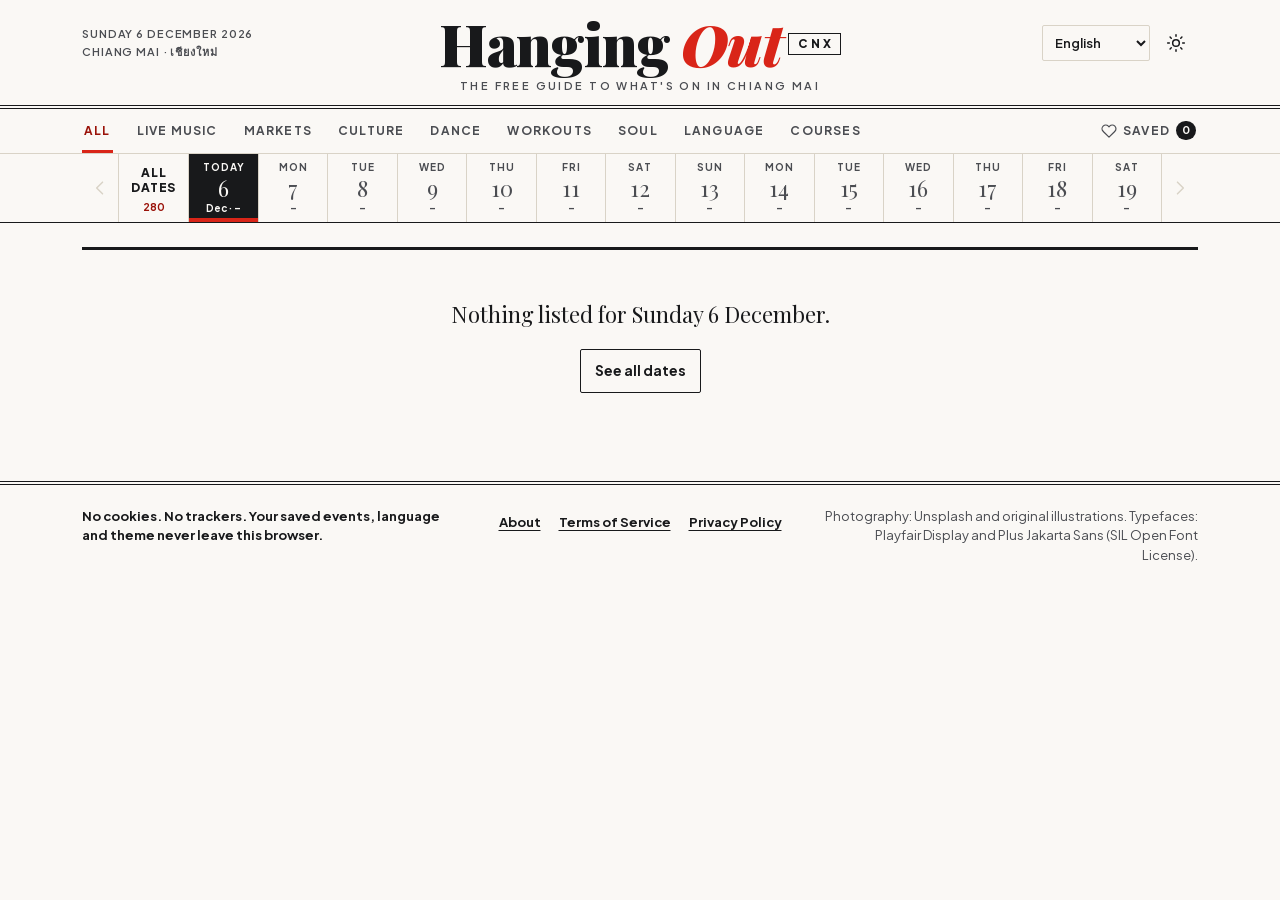
==== index.html @ f9100852 "Redesign frontend as an editorial gazette - New layout: masthead, section nav, sticky 14-day strip, " ====
<!DOCTYPE html>
<html lang="en">
<head>
    <meta charset="UTF-8">
    <meta name="viewport" content="width=device-width, initial-scale=1">

    <!-- Privacy by construction: the browser refuses any request that is not to this site. -->
    <meta http-equiv="Content-Security-Policy" content="default-src 'self'; img-src 'self' data:; style-src 'self'; script-src 'self'; font-src 'self'; connect-src 'self'; manifest-src 'self'; worker-src 'self'; object-src 'none'; base-uri 'self'; form-action 'none'">
    <meta name="referrer" content="strict-origin-when-cross-origin">

    <title>HangingOut CNX | Free Events in Chiang Mai Today: Live Music, Markets &amp; Meetups</title>
    <meta name="description" content="HangingOut CNX is the free, independent guide to what's on in Chiang Mai: live music, night markets, yoga, language exchanges, culture and meetups. Pick a day, save an event, add it to your calendar.">
    <link rel="canonical" href="https://hangingoutasia.netlify.app/">

    <!-- OpenGraph / Twitter -->
    <meta property="og:site_name" content="HangingOut CNX">
    <meta property="og:title" content="HangingOut CNX | The free guide to what's on in Chiang Mai">
    <meta property="og:description" content="Live music, markets, workouts, culture and meetups in Chiang Mai, day by day. Free and tracker-free.">
    <meta property="og:image" content="https://hangingoutasia.netlify.app/assets/images/opt/night-out-960.jpg">
    <meta property="og:url" content="https://hangingoutasia.netlify.app/">
    <meta property="og:type" content="website">
    <meta property="og:locale" content="en_GB">
    <meta name="twitter:card" content="summary_large_image">
    <meta name="twitter:title" content="HangingOut CNX | The free guide to what's on in Chiang Mai">
    <meta name="twitter:description" content="Live music, markets, workouts, culture and meetups in Chiang Mai, day by day.">
    <meta name="twitter:image" content="https://hangingoutasia.netlify.app/assets/images/opt/night-out-960.jpg">

    <!-- Icons, PWA -->
    <link rel="icon" href="./assets/icons/icon.svg" type="image/svg+xml">
    <link rel="apple-touch-icon" href="./assets/icons/apple-touch-icon.png">
    <link rel="manifest" href="./manifest.json">
    <meta name="theme-color" content="#FAF8F5" media="(prefers-color-scheme: light)">
    <meta name="theme-color" content="#101114" media="(prefers-color-scheme: dark)">

    <!-- Self-hosted open fonts (SIL OFL): no third-party font requests -->
    <link rel="preload" href="./assets/fonts/playfair-display-latin.woff2" as="font" type="font/woff2" crossorigin>
    <link rel="preload" href="./assets/fonts/plus-jakarta-sans-latin.woff2" as="font" type="font/woff2" crossorigin>
    <link rel="stylesheet" href="styles.css?v=26">
    <script src="boot.js?v=26"></script>

    <!-- Structured data: WebSite + Place. Event entries are added to <head> by app.js from the live listings. -->
    <script type="application/ld+json">
    {
      "@context": "https://schema.org",
      "@graph": [
        {
          "@type": "WebSite",
          "@id": "https://hangingoutasia.netlify.app/#website",
          "url": "https://hangingoutasia.netlify.app/",
          "name": "HangingOut CNX",
          "alternateName": "Hanging Out Chiang Mai",
          "description": "The free, independent guide to events, live music, markets, workouts and meetups in Chiang Mai, Thailand.",
          "inLanguage": ["en", "th", "es", "zh", "yue", "it", "pt", "ko"],
          "about": { "@id": "https://hangingoutasia.netlify.app/#chiang-mai" }
        },
        {
          "@type": "Place",
          "@id": "https://hangingoutasia.netlify.app/#chiang-mai",
          "name": "Chiang Mai",
          "address": {
            "@type": "PostalAddress",
            "addressLocality": "Chiang Mai",
            "addressRegion": "Chiang Mai",
            "addressCountry": "TH"
          },
          "geo": { "@type": "GeoCoordinates", "latitude": 18.7883, "longitude": 98.9853 }
        }
      ]
    }
    </script>
</head>
<body>
    <a class="skip-link" href="#listings" data-i18n="skip">Skip to listings</a>

    <!-- MASTHEAD -->
    <header class="masthead">
        <div class="wrap masthead__row">
            <p class="masthead__ear">
                <time id="today-line"></time>
                <span>Chiang Mai · เชียงใหม่</span>
            </p>
            <h1 class="wordmark">
                <a href="./" id="home-link" aria-label="Hanging Out CNX">Hanging <em>Out</em><span class="wordmark__cnx" data-i18n="title_cnx">CNX</span></a>
            </h1>
            <div class="masthead__tools">
                <label class="visually-hidden" for="lang-select" data-i18n="language">Language</label>
                <select id="lang-select" class="lang-select">
                    <option value="en">English</option>
                    <option value="th">ไทย</option>
                    <option value="es">Español</option>
                    <option value="zh">中文</option>
                    <option value="yue">粵語</option>
                    <option value="it">Italiano</option>
                    <option value="pt">Português</option>
                    <option value="ko">한국어</option>
                </select>
                <button type="button" id="theme-toggle" class="icon-btn" data-i18n-aria="theme_toggle" aria-label="Switch day / night edition">
                    <svg class="icon icon--sun" viewBox="0 0 24 24" aria-hidden="true"><circle cx="12" cy="12" r="4"/><path d="M12 2v2M12 20v2M4.9 4.9l1.4 1.4M17.7 17.7l1.4 1.4M2 12h2M20 12h2M4.9 19.1l1.4-1.4M17.7 6.3l1.4-1.4"/></svg>
                    <svg class="icon icon--moon" viewBox="0 0 24 24" aria-hidden="true"><path d="M20 14.5A8.5 8.5 0 0 1 9.5 4a8.5 8.5 0 1 0 10.5 10.5z"/></svg>
                </button>
            </div>
        </div>
        <p class="masthead__tagline" data-i18n="tagline">The free guide to what's on in Chiang Mai</p>
    </header>

    <!-- SECTIONS (category filter) -->
    <nav class="sections" data-i18n-aria="sections" aria-label="Sections">
        <div class="wrap sections__scroll" id="section-nav">
            <button type="button" class="section-link is-active" data-filter="filter_all" aria-pressed="true"><span data-i18n="filter_all">All</span></button>
            <button type="button" class="section-link" data-filter="filter_music" aria-pressed="false"><span data-i18n="filter_music">Live Music</span></button>
            <button type="button" class="section-link" data-filter="filter_markets" aria-pressed="false"><span data-i18n="filter_markets">Markets</span></button>
            <button type="button" class="section-link" data-filter="filter_art" aria-pressed="false"><span data-i18n="filter_art">Culture</span></button>
            <button type="button" class="section-link" data-filter="filter_dance" aria-pressed="false"><span data-i18n="filter_dance">Dance</span></button>
            <button type="button" class="section-link" data-filter="filter_workouts" aria-pressed="false"><span data-i18n="filter_workouts">Workouts</span></button>
            <button type="button" class="section-link" data-filter="filter_soul" aria-pressed="false"><span data-i18n="filter_soul">Soul</span></button>
            <button type="button" class="section-link" data-filter="filter_language" aria-pressed="false"><span data-i18n="filter_language">Language</span></button>
            <button type="button" class="section-link" data-filter="filter_courses" aria-pressed="false"><span data-i18n="filter_courses">Courses</span></button>
            <button type="button" class="section-link section-link--saved" data-filter="filter_saved" aria-pressed="false">
                <svg class="icon" viewBox="0 0 24 24" aria-hidden="true"><path d="M20.8 4.6a5.5 5.5 0 0 0-7.8 0L12 5.7l-1-1.1a5.5 5.5 0 0 0-7.8 7.8l1 1.1L12 21.2l7.8-7.7 1-1.1a5.5 5.5 0 0 0 0-7.8z"/></svg>
                <span data-i18n="filter_saved">Saved</span>
                <span class="count" id="saved-count">0</span>
            </button>
        </div>
        <div class="wrap sub-sections" id="sub-filters" hidden></div>
    </nav>

    <!-- DAY STRIP (date filter) -->
    <div class="daystrip" id="daystrip">
        <div class="wrap daystrip__row" role="group" data-i18n-aria="choose_day" aria-label="Choose a day">
            <button type="button" class="daystrip__nav" id="days-prev" data-i18n-aria="prev_days" aria-label="Earlier days">
                <svg class="icon" viewBox="0 0 24 24" aria-hidden="true"><path d="M15 5l-7 7 7 7"/></svg>
            </button>
            <div class="daystrip__days" id="day-list"></div>
            <button type="button" class="daystrip__nav" id="days-next" data-i18n-aria="next_days" aria-label="Later days">
                <svg class="icon" viewBox="0 0 24 24" aria-hidden="true"><path d="M9 5l7 7-7 7"/></svg>
            </button>
        </div>
    </div>

    <!-- LISTINGS -->
    <main id="listings" class="wrap" tabindex="-1">
        <p class="notice" id="back-issue" hidden></p>
        <section id="cover" class="cover" aria-live="polite"></section>
        <div id="dossier" class="dossier"></div>
        <noscript><p class="notice">HangingOut CNX needs JavaScript to show today's listings.</p></noscript>
    </main>

    <!-- FOOTER -->
    <footer class="footer">
        <div class="wrap footer__grid">
            <p class="footer__pledge" data-i18n="privacy_pledge">No cookies. No trackers. Your saved events, language and theme never leave this browser.</p>
            <nav class="footer__links" aria-label="HangingOut CNX">
                <button type="button" class="text-link" data-page="about" data-i18n="about">About</button>
                <button type="button" class="text-link" data-page="terms" data-i18n="terms">Terms of Service</button>
                <button type="button" class="text-link" data-page="privacy" data-i18n="privacy">Privacy Policy</button>
            </nav>
            <p class="footer__credits" data-i18n="credits">Photography: Unsplash and original illustrations. Typefaces: Playfair Display and Plus Jakarta Sans (SIL Open Font License).</p>
        </div>
    </footer>

    <!-- EVENT DETAIL -->
    <dialog id="event-dialog" class="sheet" aria-labelledby="sheet-title">
        <button type="button" class="sheet__close icon-btn" data-close data-i18n-aria="close" aria-label="Close">
            <svg class="icon" viewBox="0 0 24 24" aria-hidden="true"><path d="M6 6l12 12M18 6L6 18"/></svg>
        </button>
        <div class="sheet__inner" id="event-dialog-body"></div>
    </dialog>

    <!-- ABOUT / LEGAL -->
    <dialog id="page-dialog" class="sheet sheet--text" aria-labelledby="page-title">
        <button type="button" class="sheet__close icon-btn" data-close data-i18n-aria="close" aria-label="Close">
            <svg class="icon" viewBox="0 0 24 24" aria-hidden="true"><path d="M6 6l12 12M18 6L6 18"/></svg>
        </button>
        <div class="sheet__inner sheet__content">
            <h2 class="sheet__title" id="page-title"></h2>
            <p class="sheet__text" id="page-text"></p>
        </div>
    </dialog>

    <div class="toast" id="toast" role="status" aria-live="polite"></div>

    <script src="i18n.js?v=26"></script>
    <script src="events.js?v=26"></script>
    <script src="app.js?v=26"></script>
</body>
</html>
---- styles.css ----
/* ==========================================================================
   HANGING OUT CNX — GAZETTE DESIGN SYSTEM
   Palette: "CNX Gazette Classic", tuned so every text pairing is WCAG AAA.
   ========================================================================== */

/* ---- Fonts: self-hosted, SIL Open Font License ------------------------- */
@font-face {
  font-family: "Playfair Display";
  font-style: normal;
  font-weight: 400 900;
  font-display: swap;
  src: url("assets/fonts/playfair-display-latin.woff2") format("woff2");
}
@font-face {
  font-family: "Playfair Display";
  font-style: italic;
  font-weight: 400 900;
  font-display: swap;
  src: url("assets/fonts/playfair-display-italic-latin.woff2") format("woff2");
}
@font-face {
  font-family: "Plus Jakarta Sans";
  font-style: normal;
  font-weight: 400 800;
  font-display: swap;
  src: url("assets/fonts/plus-jakarta-sans-latin.woff2") format("woff2");
}

/* ---- Tokens ------------------------------------------------------------- */
:root {
  /* Paper */
  --paper: #FAF8F5;        /* warm newsprint */
  --paper-tint: #F0EDE6;   /* bands, hover */
  --highlight: #FBE3DF;    /* "fresh results" flash */

  /* Ink (contrast on --paper in brackets) */
  --ink: #18191B;          /* 16.6:1 */
  --ink-2: #4B4D52;        /*  8.0:1 secondary text */
  --rule: #D9D3C7;         /* hairlines, non-text */

  /* Accent */
  --accent: #D92518;       /* 4.7:1 — display type and rules only */
  --accent-ink: #9A1209;   /* 8.0:1 — red text and button fills */
  --on-accent: #FFFFFF;    /* 8.5:1 on --accent-ink */
  --free: #17503A;         /* 8.8:1 — "Free" marker */

  --font-serif: "Playfair Display", "Noto Serif Thai", Georgia, "Times New Roman", serif;
  --font-sans: "Plus Jakarta Sans", -apple-system, BlinkMacSystemFont, "Segoe UI", "Noto Sans Thai", Thonburi, Roboto, sans-serif;

  --gutter: clamp(16px, 4vw, 32px);
  --col-gap: 48px;
  --shadow: 0 24px 60px rgba(24, 25, 27, 0.28);
  color-scheme: light;
}

/* Night edition: OS preference unless the reader chose a theme */
@media (prefers-color-scheme: dark) {
  :root:not([data-theme="light"]) {
    --paper: #101114;
    --paper-tint: #1C1E24;
    --highlight: #3A1B18;
    --ink: #F5F4F0;        /* 17.2:1 */
    --ink-2: #C2C5CD;      /* 10.9:1 */
    --rule: #33373F;
    --accent: #F0503F;
    --accent-ink: #FF9486; /*  8.8:1 */
    --on-accent: #101114;
    --free: #8FD4B0;
    --shadow: 0 24px 60px rgba(0, 0, 0, 0.6);
    color-scheme: dark;
  }
}
:root[data-theme="dark"] {
  --paper: #101114;
  --paper-tint: #1C1E24;
  --highlight: #3A1B18;
  --ink: #F5F4F0;
  --ink-2: #C2C5CD;
  --rule: #33373F;
  --accent: #F0503F;
  --accent-ink: #FF9486;
  --on-accent: #101114;
  --free: #8FD4B0;
  --shadow: 0 24px 60px rgba(0, 0, 0, 0.6);
  color-scheme: dark;
}

/* ---- Reset & base ------------------------------------------------------- */
*, *::before, *::after { box-sizing: border-box; margin: 0; padding: 0; }
[hidden] { display: none !important; }

html { -webkit-text-size-adjust: 100%; scroll-padding-top: 90px; }
html:has(dialog[open]) { overflow: hidden; }

body {
  font-family: var(--font-sans);
  font-size: 16px;
  line-height: 1.5;
  color: var(--ink);
  background: var(--paper);
  -webkit-font-smoothing: antialiased;
  -moz-osx-font-smoothing: grayscale;
}

img { display: block; max-width: 100%; }
a { color: inherit; }
button, select { font: inherit; color: inherit; }
button { background: none; border: 0; cursor: pointer; }
ul, ol { list-style: none; }

:focus-visible { outline: 2px solid var(--accent-ink); outline-offset: 2px; }
main:focus { outline: none; }

.wrap { max-width: 1180px; margin-inline: auto; padding-inline: var(--gutter); }

.visually-hidden {
  position: absolute; width: 1px; height: 1px; overflow: hidden;
  clip-path: inset(50%); white-space: nowrap;
}

.skip-link {
  position: absolute; left: 8px; top: -60px; z-index: 100;
  padding: 10px 14px; background: var(--ink); color: var(--paper);
  font-weight: 700; text-decoration: none;
}
.skip-link:focus { top: 8px; }

.icon {
  width: 20px; height: 20px; flex: none;
  fill: none; stroke: currentColor; stroke-width: 1.8;
  stroke-linecap: round; stroke-linejoin: round;
}

.icon-btn {
  display: inline-grid; place-items: center;
  width: 44px; height: 44px; border-radius: 2px;
}
.icon-btn:hover { background: var(--paper-tint); }

.text-link {
  font-weight: 700; text-decoration: underline;
  text-decoration-thickness: 1px; text-underline-offset: 3px;
}
.text-link:hover { color: var(--accent-ink); }

/* ---- Masthead ----------------------------------------------------------- */
.masthead { border-bottom: 4px double var(--ink); }

.masthead__row {
  display: grid; grid-template-columns: 1fr auto 1fr; align-items: center;
  gap: 16px; padding-top: 14px;
}

.masthead__ear {
  display: flex; flex-direction: column; gap: 2px;
  font-size: 11px; font-weight: 600; letter-spacing: 0.08em;
  text-transform: uppercase; color: var(--ink-2);
}

.wordmark {
  font-family: var(--font-serif); font-weight: 900;
  font-size: clamp(30px, 5.2vw, 58px); line-height: 1;
  letter-spacing: -0.02em; white-space: nowrap;
}
.wordmark a { text-decoration: none; }
.wordmark em { font-style: italic; color: var(--accent); }
.wordmark__cnx {
  display: inline-block; margin-left: 0.5em; padding: 0.35em 0.5em 0.3em 0.8em;
  font-family: var(--font-sans); font-size: 0.2em; font-weight: 800;
  letter-spacing: 0.3em; vertical-align: 1.6em;
  border: 1px solid var(--ink);
}

.masthead__tools { display: flex; align-items: center; justify-content: flex-end; gap: 4px; }

.lang-select {
  height: 36px; padding: 0 8px; max-width: 130px;
  font-size: 13px; font-weight: 600;
  background: var(--paper); color: var(--ink);
  border: 1px solid var(--rule); border-radius: 2px;
}
.lang-select:hover { border-color: var(--ink); }

.icon--moon { display: none; }
@media (prefers-color-scheme: dark) {
  :root:not([data-theme="light"]) .icon--sun { display: none; }
  :root:not([data-theme="light"]) .icon--moon { display: block; }
}
:root[data-theme="dark"] .icon--sun { display: none; }
:root[data-theme="dark"] .icon--moon { display: block; }

.masthead__tagline {
  padding: 6px var(--gutter) 10px; text-align: center;
  font-size: 11px; font-weight: 600; letter-spacing: 0.22em;
  text-transform: uppercase; color: var(--ink-2);
}

/* ---- Sections (category nav) ------------------------------------------- */
.sections { border-bottom: 1px solid var(--rule); }

.sections__scroll {
  display: flex; gap: 4px 22px; overflow-x: auto; scrollbar-width: none;
}
.sections__scroll::-webkit-scrollbar { display: none; }

.section-link {
  display: inline-flex; align-items: center; gap: 6px; flex: none;
  min-height: 44px; padding: 0 2px;
  font-size: 12px; font-weight: 700; letter-spacing: 0.1em; text-transform: uppercase;
  color: var(--ink-2);
  border-bottom: 3px solid transparent; border-top: 3px solid transparent;
}
.section-link:hover { color: var(--ink); }
.section-link.is-active { color: var(--accent-ink); border-bottom-color: var(--accent); }
.section-link--saved { margin-left: auto; }
.section-link .icon { width: 16px; height: 16px; }
.section-link--saved.is-active .icon { fill: currentColor; }

.count {
  min-width: 20px; padding: 1px 6px; text-align: center;
  font-size: 11px; letter-spacing: 0; line-height: 1.5;
  color: var(--paper); background: var(--ink); border-radius: 10px;
}

.sub-sections {
  display: flex; flex-wrap: wrap; gap: 8px; padding-block: 10px;
  border-top: 1px solid var(--rule);
}
.chip {
  min-height: 32px; padding: 0 12px;
  font-size: 13px; font-weight: 600;
  border: 1px solid var(--rule); border-radius: 2px;
}
.chip:hover { border-color: var(--ink); }
.chip.is-active { background: var(--ink); color: var(--paper); border-color: var(--ink); }

/* ---- Day strip ---------------------------------------------------------- */
.daystrip {
  position: sticky; top: 0; z-index: 20;
  background: var(--paper); border-bottom: 1px solid var(--ink);
}
.daystrip__row { display: flex; align-items: stretch; }

.daystrip__nav {
  display: grid; place-items: center; flex: none; width: 36px;
  color: var(--ink);
}
.daystrip__nav:hover:not(:disabled) { background: var(--paper-tint); }
.daystrip__nav:disabled { color: var(--rule); cursor: default; }

.daystrip__days {
  display: grid; grid-auto-flow: column; grid-auto-columns: minmax(58px, 1fr);
  flex: 1; min-width: 0; overflow-x: auto; scrollbar-width: none;
  scroll-snap-type: x proximity;
  border-inline: 1px solid var(--rule);
}
.daystrip__days::-webkit-scrollbar { display: none; }

.day {
  position: relative;
  display: flex; flex-direction: column; align-items: center; justify-content: center;
  gap: 1px; min-height: 68px; padding: 6px 2px;
  border-left: 1px solid var(--rule); scroll-snap-align: start;
}
.day:first-child { border-left: 0; }
.day:hover { background: var(--paper-tint); }

.day__dow {
  font-size: 10px; font-weight: 700; letter-spacing: 0.1em;
  text-transform: uppercase; color: var(--ink-2); white-space: nowrap;
}
.day__num { font-family: var(--font-serif); font-size: 22px; font-weight: 800; line-height: 1.1; }
.day__count { font-size: 10px; font-weight: 700; color: var(--accent-ink); white-space: nowrap; }

.day.is-empty .day__num { font-weight: 400; color: var(--ink-2); }
.day.is-empty .day__count { color: var(--ink-2); }
.day.is-today .day__dow { color: var(--accent-ink); }

.day--all .day__num { font-family: var(--font-sans); font-size: 12px; font-weight: 800; letter-spacing: 0.06em; text-transform: uppercase; line-height: 1.25; text-align: center; padding-block: 4px; }

.day.is-active { background: var(--ink); color: var(--paper); }
.day.is-active .day__dow,
.day.is-active .day__num,
.day.is-active .day__count { color: var(--paper); }
.day.is-active::after {
  content: ""; position: absolute; left: 0; right: 0; bottom: 0; height: 4px;
  background: var(--accent);
}

/* ---- Notices ------------------------------------------------------------ */
.notice {
  margin-top: 16px; padding: 10px 14px;
  font-size: 14px; color: var(--ink);
  background: var(--paper-tint); border-left: 4px solid var(--accent);
}

/* ---- Kicker, badge, shared bits ---------------------------------------- */
.kicker {
  display: flex; flex-wrap: wrap; gap: 4px 10px; align-items: baseline;
  font-size: 11px; font-weight: 800; letter-spacing: 0.12em; text-transform: uppercase;
  color: var(--accent-ink);
}
.kicker__tag { color: var(--ink-2); font-weight: 600; }

.badge {
  position: absolute; left: 0; top: 0; padding: 6px 12px;
  font-size: 11px; font-weight: 800; letter-spacing: 0.12em; text-transform: uppercase;
  color: var(--on-accent); background: var(--accent-ink);
}

.free { color: var(--free); font-weight: 800; letter-spacing: 0.06em; text-transform: uppercase; font-size: 0.85em; }

.media { position: relative; display: block; overflow: hidden; background: var(--paper-tint); }
.media img { width: 100%; height: 100%; object-fit: cover; transition: transform 0.5s ease; }
a.media:hover img { transform: scale(1.03); }

/* ---- Cover story -------------------------------------------------------- */
.cover { padding-block: 24px 28px; }
.cover:empty { display: none; }

.cover__grid {
  display: grid; grid-template-columns: minmax(0, 7fr) minmax(0, 5fr);
  gap: clamp(20px, 3.5vw, 44px); align-items: center;
}
.cover__media { aspect-ratio: 3 / 2; max-height: min(52vh, 440px); width: 100%; }

.cover__title {
  margin-top: 10px;
  font-family: var(--font-serif); font-weight: 800;
  font-size: clamp(28px, 3.6vw, 46px); line-height: 1.06; letter-spacing: -0.01em;
  text-wrap: balance;
}
.cover__title a { text-decoration: none; }
.cover__title a:hover { text-decoration: underline; text-decoration-thickness: 2px; text-underline-offset: 5px; }

.standfirst {
  margin-top: 12px; max-width: 60ch;
  font-family: var(--font-serif); font-size: 18px; line-height: 1.5; color: var(--ink-2);
}

.facts { margin-top: 16px; border-top: 1px solid var(--rule); }
.facts > div {
  display: grid; grid-template-columns: 76px 1fr; gap: 12px; align-items: baseline;
  padding-block: 8px; border-bottom: 1px solid var(--rule);
}
.facts dt { font-size: 11px; font-weight: 700; letter-spacing: 0.1em; text-transform: uppercase; color: var(--ink-2); }
.facts dd { font-size: 15px; font-weight: 600; }
.facts a { text-decoration: underline; text-decoration-thickness: 1px; text-underline-offset: 3px; }
.facts a:hover { color: var(--accent-ink); }

.cta { display: flex; flex-wrap: wrap; gap: 8px; margin-top: 18px; }

.btn {
  display: inline-flex; align-items: center; justify-content: center; gap: 8px;
  min-height: 44px; padding: 0 14px;
  font-size: 14px; font-weight: 700; text-decoration: none; white-space: nowrap;
  color: var(--ink); border: 1.5px solid var(--ink); border-radius: 2px;
  transition: background-color 0.15s, color 0.15s, border-color 0.15s;
}
.btn:hover { background: var(--ink); color: var(--paper); }
.btn .icon { width: 18px; height: 18px; }
.btn--primary { background: var(--accent-ink); border-color: var(--accent-ink); color: var(--on-accent); }
.btn--primary:hover { background: var(--ink); border-color: var(--ink); color: var(--paper); }
.btn[aria-pressed="true"] { color: var(--accent-ink); border-color: var(--accent-ink); }
.btn[aria-pressed="true"]:hover { background: var(--accent-ink); color: var(--on-accent); }
[aria-pressed="true"] .icon--heart { fill: currentColor; }

/* ---- Dossier (multi-column agenda) ------------------------------------- */
.dossier { padding-bottom: 40px; }

.section-head {
  display: flex; flex-wrap: wrap; align-items: baseline; justify-content: space-between; gap: 4px 16px;
  padding-top: 10px; margin-bottom: 18px; border-top: 3px solid var(--ink);
}
.section-head h2 { font-family: var(--font-serif); font-size: 22px; font-weight: 800; line-height: 1.2; }
.section-head p { font-size: 12px; font-weight: 700; letter-spacing: 0.1em; text-transform: uppercase; color: var(--ink-2); }

.daygroup + .daygroup { margin-top: 36px; }

.grid {
  display: grid; grid-template-columns: repeat(3, minmax(0, 1fr));
  gap: 36px var(--col-gap); overflow: clip;
}

.card { position: relative; display: flex; flex-direction: column; min-width: 0; }
/* Column rule to the left, row rule above; the grid clips the outermost ones. */
.card::before {
  content: ""; position: absolute; top: 0; bottom: 0; left: calc(var(--col-gap) / -2);
  width: 1px; background: var(--rule);
}
.card::after {
  content: ""; position: absolute; left: 0; right: 0; top: -18px;
  height: 1px; background: var(--rule);
}

.card__media { aspect-ratio: 3 / 2; margin-bottom: 12px; }
.card__title {
  margin-top: 6px;
  font-family: var(--font-serif); font-size: 21px; font-weight: 700; line-height: 1.2;
  text-wrap: balance; overflow-wrap: anywhere;
}
.card__title a { text-decoration: none; }
.card__title a:hover { text-decoration: underline; text-decoration-thickness: 1.5px; text-underline-offset: 4px; }
.card__meta { margin-top: 6px; font-size: 14px; color: var(--ink-2); }
.card__meta strong { color: var(--ink); font-weight: 700; }

.card__body { display: flex; flex-direction: column; flex: 1; min-width: 0; padding-bottom: 12px; }
.actions {
  display: grid; grid-auto-flow: column; grid-auto-columns: 1fr;
  border-top: 1px solid var(--rule);
}
.act {
  display: flex; flex-direction: column; align-items: center; justify-content: center; gap: 2px;
  min-height: 48px; padding: 6px 2px;
  font-size: 10.5px; font-weight: 700; letter-spacing: 0.04em; text-decoration: none;
  color: var(--ink-2);
}
.act .icon { width: 18px; height: 18px; }
.act:hover { color: var(--accent-ink); background: var(--paper-tint); }
.act[aria-pressed="true"] { color: var(--accent-ink); }

/* Compact rows: used for the multi-day agenda and on phones */
.grid--compact { gap: 28px var(--col-gap); }
.grid--compact .card { display: grid; grid-template-columns: 92px minmax(0, 1fr); column-gap: 14px; align-content: start; }
.grid--compact .card::after { top: -14px; }
.grid--compact .card__media { aspect-ratio: 1; margin-bottom: 0; align-self: start; }
.grid--compact .card__title { font-size: 18px; }
.grid--compact .actions { grid-column: 1 / -1; }
.grid--compact .card__body { padding-bottom: 10px; }

.is-fresh .card, .is-fresh.cover { animation: fresh 0.9s ease-out; }
@keyframes fresh { from { background-color: var(--highlight); } to { background-color: transparent; } }

.pager {
  display: flex; flex-wrap: wrap; justify-content: space-between; gap: 10px;
  margin-top: 32px; padding-top: 16px; border-top: 1px solid var(--rule);
}
.pager .btn { white-space: normal; text-align: left; }
.pager .btn:only-child { margin-left: auto; }
.pager__label { font-size: 11px; letter-spacing: 0.1em; text-transform: uppercase; opacity: 0.85; }

.empty {
  padding: 48px 0; text-align: center; border-top: 3px solid var(--ink); margin-top: 24px;
}
.empty p { font-family: var(--font-serif); font-size: 22px; max-width: 34ch; margin-inline: auto; text-wrap: balance; }
.empty .cta { justify-content: center; }

/* ---- Footer ------------------------------------------------------------- */
.footer { border-top: 4px double var(--ink); padding-block: 22px 40px; font-size: 13px; color: var(--ink-2); }
.footer__grid { display: grid; grid-template-columns: 1.3fr auto 1.3fr; gap: 16px 40px; align-items: start; }
.footer__pledge { font-weight: 700; color: var(--ink); }
.footer__links { display: flex; flex-wrap: wrap; gap: 6px 18px; }
.footer__links .text-link { min-height: 32px; color: var(--ink); }
.footer__credits { text-align: right; }

/* ---- Dialogs ------------------------------------------------------------ */
.sheet {
  margin: auto; padding: 0; border: 0;
  width: min(720px, calc(100vw - 24px)); max-height: min(92dvh, 920px);
  color: var(--ink); background: var(--paper);
  border-top: 6px solid var(--accent); box-shadow: var(--shadow);
  overflow: hidden;
}
.sheet[open] { display: flex; flex-direction: column; animation: rise 0.22s ease-out; }
.sheet::backdrop { background: rgba(16, 17, 20, 0.62); }
@keyframes rise { from { opacity: 0; transform: translateY(14px); } to { opacity: 1; transform: none; } }

.sheet__inner { overflow-y: auto; overscroll-behavior: contain; }
.sheet__close {
  position: absolute; top: 8px; right: 8px; z-index: 2;
  background: var(--paper); border: 1px solid var(--ink);
}
.sheet__close:hover { background: var(--ink); color: var(--paper); }
.sheet__media { aspect-ratio: 16 / 9; max-height: 38dvh; width: 100%; }
.sheet__content { padding: 20px clamp(18px, 4vw, 32px) 28px; }
.sheet__title {
  margin-top: 8px; padding-right: 40px;
  font-family: var(--font-serif); font-size: clamp(26px, 4vw, 36px); font-weight: 800; line-height: 1.1;
  text-wrap: balance; overflow-wrap: anywhere;
}
.sheet__text { margin-top: 14px; white-space: pre-wrap; color: var(--ink-2); max-width: 65ch; }
.sheet--text { width: min(600px, calc(100vw - 24px)); }
.sheet--text .sheet__title { margin-top: 20px; }
.tags { display: flex; flex-wrap: wrap; gap: 6px; }
.tag { padding: 2px 8px; font-size: 12px; font-weight: 600; border: 1px solid var(--rule); border-radius: 2px; }

/* ---- Toast -------------------------------------------------------------- */
.toast {
  position: fixed; left: 50%; bottom: 24px; z-index: 200;
  transform: translate(-50%, 20px); opacity: 0; pointer-events: none;
  padding: 10px 16px; font-size: 14px; font-weight: 700;
  color: var(--paper); background: var(--ink); border-radius: 2px;
  transition: opacity 0.2s, transform 0.2s;
}
.toast.is-visible { opacity: 1; transform: translate(-50%, 0); }

/* ---- Tablet: two columns ------------------------------------------------ */
@media (max-width: 960px) {
  :root { --col-gap: 36px; }
  .grid { grid-template-columns: repeat(2, minmax(0, 1fr)); }
  .cover__grid { grid-template-columns: 1fr 1fr; align-items: start; }
  .footer__grid { grid-template-columns: 1fr; }
  .footer__credits { text-align: left; }
}

/* ---- Phone: one column, compact rows ----------------------------------- */
@media (max-width: 640px) {
  html { scroll-padding-top: 76px; }
  .masthead__row { grid-template-columns: minmax(0, 1fr) auto; padding-top: 8px; gap: 6px; }
  .wordmark { font-size: clamp(22px, 7.2vw, 34px); }
  .masthead__tools { gap: 0; }
  .masthead__ear { display: none; }
  .masthead__tagline { text-align: left; letter-spacing: 0.14em; font-size: 10px; padding-top: 2px; padding-bottom: 8px; }
  .lang-select { max-width: 96px; }
  .section-link--saved { margin-left: 0; order: -1; }
  .sections__scroll { gap: 18px; }

  .daystrip__nav { width: 30px; }
  .daystrip__row { padding-inline: 0; }
  .day { min-height: 60px; }
  .day__num { font-size: 20px; }

  .cover { padding-block: 16px 22px; }
  .cover__grid { grid-template-columns: 1fr; gap: 14px; }
  .cover__media { aspect-ratio: 16 / 9; max-height: 30vh; }
  .standfirst { font-size: 16px; display: -webkit-box; -webkit-line-clamp: 3; -webkit-box-orient: vertical; overflow: hidden; }
  .cta .btn--primary { flex: 1 1 100%; }
  .cta .btn { flex: 1 1 auto; }

  .grid, .grid--compact { grid-template-columns: 1fr; gap: 28px; }
  .grid .card { display: grid; grid-template-columns: 92px minmax(0, 1fr); column-gap: 14px; align-content: start; }
  .grid .card::after { top: -14px; }
  .grid .card__media { aspect-ratio: 1; margin-bottom: 0; align-self: start; }
  .grid .card__title { font-size: 18px; }
  .grid .actions { grid-column: 1 / -1; }
  .grid .card__body { padding-bottom: 10px; }

  .sheet { width: 100vw; max-width: 100vw; max-height: 94dvh; margin: auto 0 0; }
  .pager .btn { flex: 1 1 100%; }
}

@media (prefers-reduced-motion: reduce) {
  *, *::before, *::after { animation: none !important; transition: none !important; scroll-behavior: auto !important; }
}

@media print {
  .daystrip, .sections, .masthead__tools, .actions, .cta, .pager, .footer__links, .toast { display: none !important; }
  .daystrip { position: static; }
}
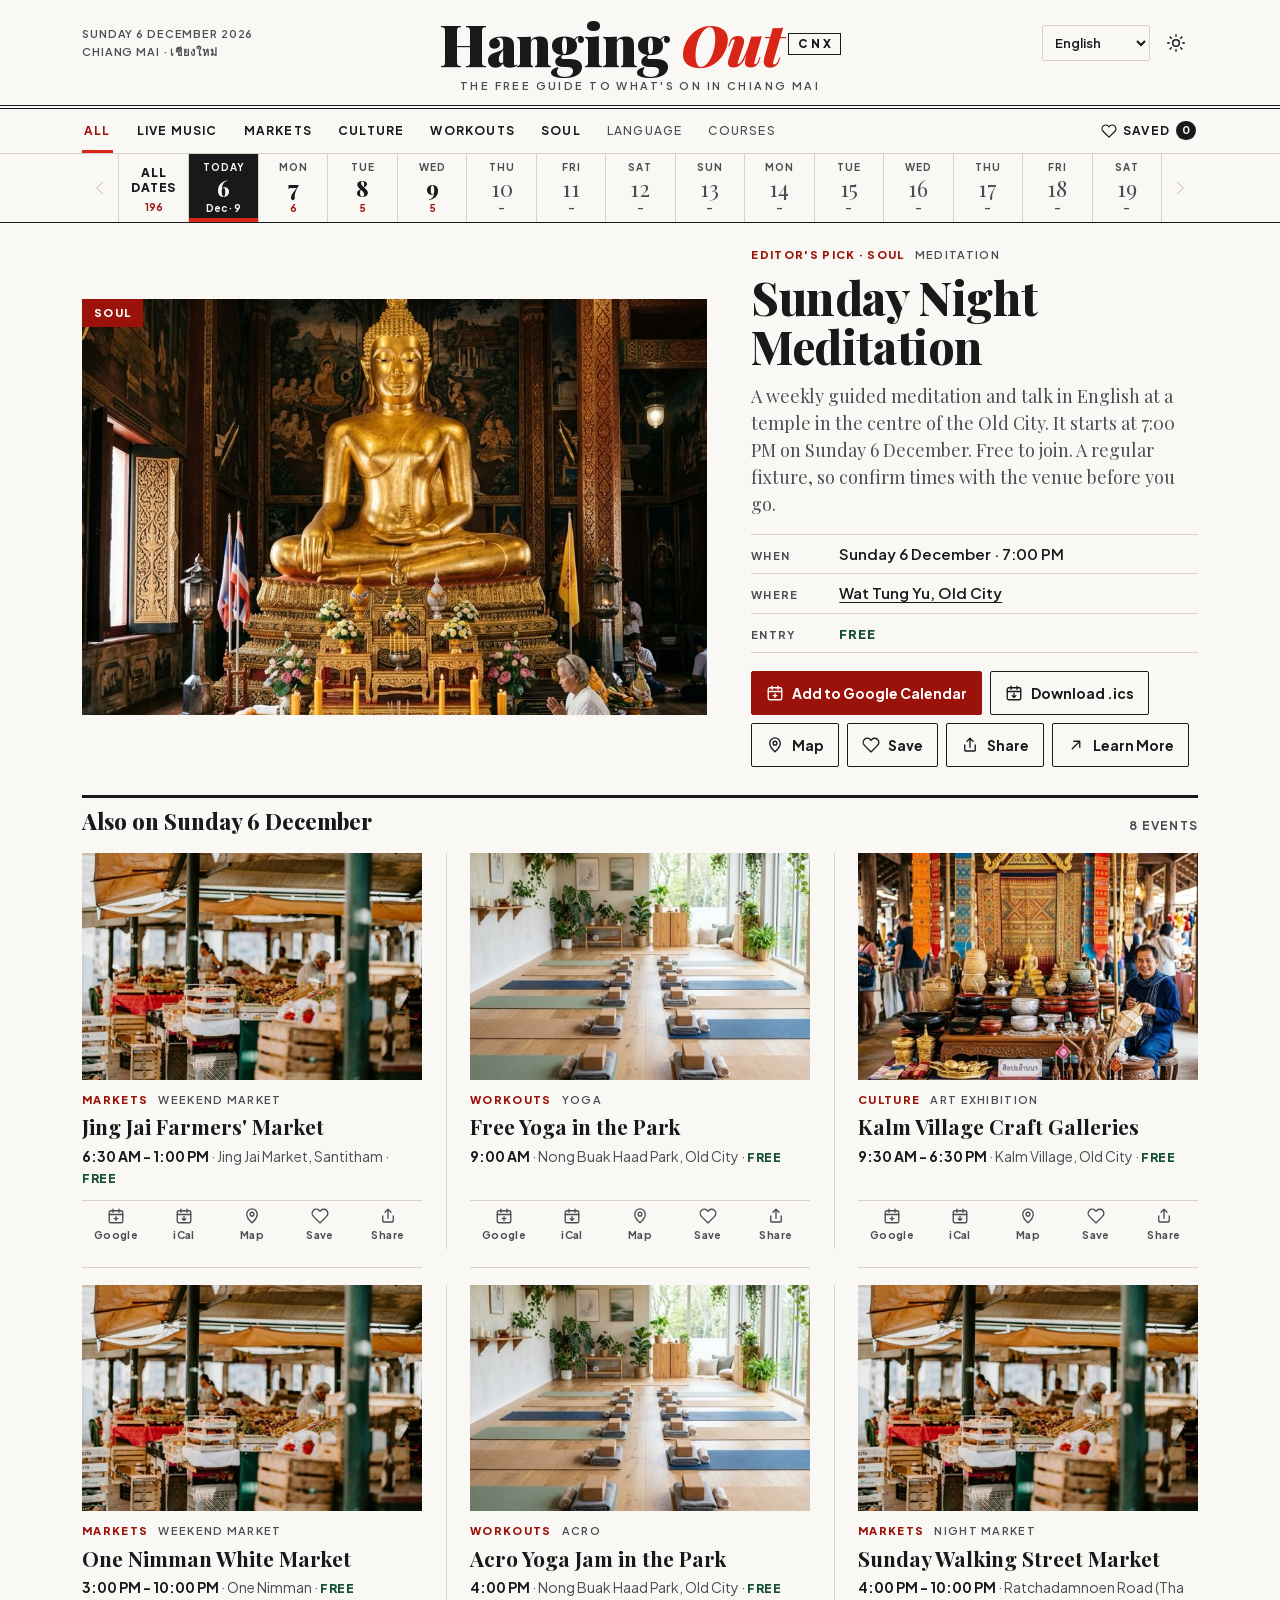
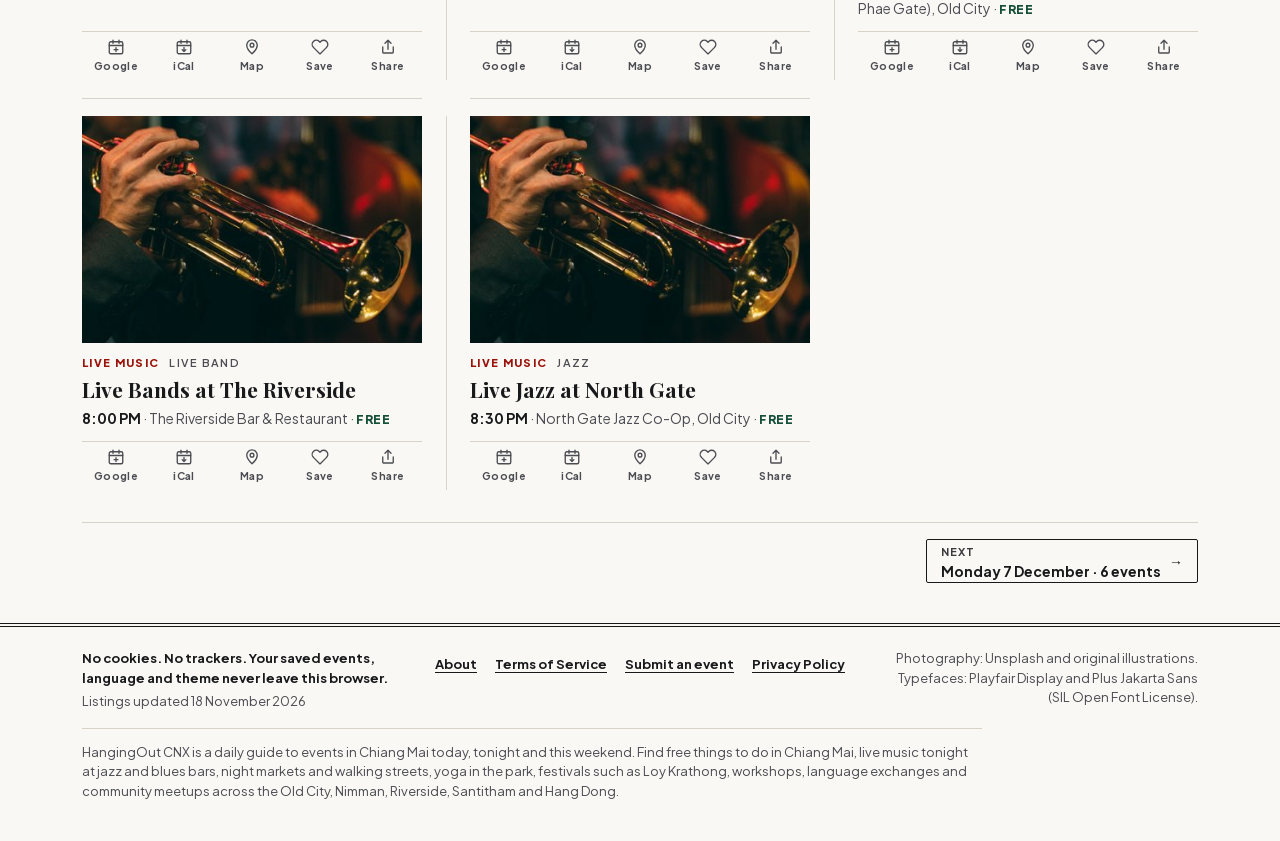
==== commit 2a5b45d8: "Add the automated multi-source event feed Scraper engine (scraper_engine/, standard library only): -" ====
--- a/index.html
+++ b/index.html
@@ -8,21 +8,25 @@
     <meta http-equiv="Content-Security-Policy" content="default-src 'self'; img-src 'self' data:; style-src 'self'; script-src 'self'; font-src 'self'; connect-src 'self'; manifest-src 'self'; worker-src 'self'; object-src 'none'; base-uri 'self'; form-action 'none'">
     <meta name="referrer" content="strict-origin-when-cross-origin">
 
-    <title>HangingOut CNX | Free Events in Chiang Mai Today: Live Music, Markets &amp; Meetups</title>
-    <meta name="description" content="HangingOut CNX is the free, independent guide to what's on in Chiang Mai: live music, night markets, yoga, language exchanges, culture and meetups. Pick a day, save an event, add it to your calendar.">
+    <title>Events in Chiang Mai Today &amp; This Weekend | Free Things to Do, Live Music Tonight | HangingOut CNX</title>
+    <meta name="description" content="What's on in Chiang Mai today, tonight and this weekend: free things to do, live music, night markets, yoga, festivals, workshops and meetups. Updated daily, no tracking.">
+    <meta name="robots" content="index, follow, max-image-preview:large, max-snippet:-1">
     <link rel="canonical" href="https://hangingoutasia.netlify.app/">
 
     <!-- OpenGraph / Twitter -->
     <meta property="og:site_name" content="HangingOut CNX">
-    <meta property="og:title" content="HangingOut CNX | The free guide to what's on in Chiang Mai">
-    <meta property="og:description" content="Live music, markets, workouts, culture and meetups in Chiang Mai, day by day. Free and tracker-free.">
+    <meta property="og:title" content="Events in Chiang Mai today and this weekend | HangingOut CNX">
+    <meta property="og:description" content="Free things to do, live music tonight, markets, festivals and meetups in Chiang Mai, day by day. Updated daily, tracker-free.">
+    <meta property="og:image:width" content="960">
+    <meta property="og:image:height" content="960">
+    <meta property="og:image:alt" content="Friends at a night market in Chiang Mai">
     <meta property="og:image" content="https://hangingoutasia.netlify.app/assets/images/opt/night-out-960.jpg">
     <meta property="og:url" content="https://hangingoutasia.netlify.app/">
     <meta property="og:type" content="website">
     <meta property="og:locale" content="en_GB">
     <meta name="twitter:card" content="summary_large_image">
-    <meta name="twitter:title" content="HangingOut CNX | The free guide to what's on in Chiang Mai">
-    <meta name="twitter:description" content="Live music, markets, workouts, culture and meetups in Chiang Mai, day by day.">
+    <meta name="twitter:title" content="Events in Chiang Mai today and this weekend | HangingOut CNX">
+    <meta name="twitter:description" content="Free things to do, live music tonight, markets, festivals and meetups in Chiang Mai, day by day.">
     <meta name="twitter:image" content="https://hangingoutasia.netlify.app/assets/images/opt/night-out-960.jpg">
 
     <!-- Icons, PWA -->
@@ -35,8 +39,8 @@
     <!-- Self-hosted open fonts (SIL OFL): no third-party font requests -->
     <link rel="preload" href="./assets/fonts/playfair-display-latin.woff2" as="font" type="font/woff2" crossorigin>
     <link rel="preload" href="./assets/fonts/plus-jakarta-sans-latin.woff2" as="font" type="font/woff2" crossorigin>
-    <link rel="stylesheet" href="styles.css?v=26">
-    <script src="boot.js?v=26"></script>
+    <link rel="stylesheet" href="styles.css?v=27">
+    <script src="boot.js?v=27"></script>
 
     <!-- Structured data: WebSite + Place. Event entries are added to <head> by app.js from the live listings. -->
     <script type="application/ld+json">
@@ -107,6 +111,7 @@
     <nav class="sections" data-i18n-aria="sections" aria-label="Sections">
         <div class="wrap sections__scroll" id="section-nav">
             <button type="button" class="section-link is-active" data-filter="filter_all" aria-pressed="true"><span data-i18n="filter_all">All</span></button>
+            <span class="festival-chips" id="festival-chips"></span>
             <button type="button" class="section-link" data-filter="filter_music" aria-pressed="false"><span data-i18n="filter_music">Live Music</span></button>
             <button type="button" class="section-link" data-filter="filter_markets" aria-pressed="false"><span data-i18n="filter_markets">Markets</span></button>
             <button type="button" class="section-link" data-filter="filter_art" aria-pressed="false"><span data-i18n="filter_art">Culture</span></button>
@@ -148,13 +153,18 @@
     <!-- FOOTER -->
     <footer class="footer">
         <div class="wrap footer__grid">
-            <p class="footer__pledge" data-i18n="privacy_pledge">No cookies. No trackers. Your saved events, language and theme never leave this browser.</p>
+            <div>
+                <p class="footer__pledge" data-i18n="privacy_pledge">No cookies. No trackers. Your saved events, language and theme never leave this browser.</p>
+                <p class="footer__updated" id="updated-line"></p>
+            </div>
             <nav class="footer__links" aria-label="HangingOut CNX">
                 <button type="button" class="text-link" data-page="about" data-i18n="about">About</button>
                 <button type="button" class="text-link" data-page="terms" data-i18n="terms">Terms of Service</button>
+                <a class="text-link" id="submit-link" href="https://github.com/lopinski/hangingout-cnx/issues/new" target="_blank" rel="noopener noreferrer" data-i18n="submit_event">Submit an event</a>
                 <button type="button" class="text-link" data-page="privacy" data-i18n="privacy">Privacy Policy</button>
             </nav>
             <p class="footer__credits" data-i18n="credits">Photography: Unsplash and original illustrations. Typefaces: Playfair Display and Plus Jakarta Sans (SIL Open Font License).</p>
+            <p class="footer__blurb" data-i18n="seo_blurb">HangingOut CNX is a daily guide to events in Chiang Mai today, tonight and this weekend. Find free things to do in Chiang Mai, live music tonight at jazz and blues bars, night markets and walking streets, yoga in the park, festivals such as Loy Krathong, workshops, language exchanges and community meetups across the Old City, Nimman, Riverside, Santitham and Hang Dong.</p>
         </div>
     </footer>
 
@@ -173,14 +183,16 @@
         </button>
         <div class="sheet__inner sheet__content">
             <h2 class="sheet__title" id="page-title"></h2>
+            <p class="notice" id="page-notice" hidden></p>
             <p class="sheet__text" id="page-text"></p>
+            <div class="cta" id="page-actions" hidden></div>
         </div>
     </dialog>
 
     <div class="toast" id="toast" role="status" aria-live="polite"></div>
 
-    <script src="i18n.js?v=26"></script>
-    <script src="events.js?v=26"></script>
-    <script src="app.js?v=26"></script>
+    <script src="i18n.js?v=27"></script>
+    <script src="events.js?v=27"></script>
+    <script src="app.js?v=27"></script>
 </body>
 </html>
--- a/styles.css
+++ b/styles.css
@@ -211,6 +211,12 @@
   border-bottom: 3px solid transparent; border-top: 3px solid transparent;
 }
 .section-link:hover { color: var(--ink); }
+/* Sections with events on the chosen day read in full ink; the rest step back. */
+.section-link[data-filter^="filter_"]:not(.is-quiet):not(.is-active) { color: var(--ink); }
+.section-link.is-quiet { font-weight: 500; }
+.festival-chips { display: contents; }
+.section-link--festival { color: var(--accent-ink); }
+.section-link--festival:hover { color: var(--accent-ink); text-decoration: underline; text-underline-offset: 4px; }
 .section-link.is-active { color: var(--accent-ink); border-bottom-color: var(--accent); }
 .section-link--saved { margin-left: auto; }
 .section-link .icon { width: 16px; height: 16px; }
@@ -308,6 +314,7 @@
   color: var(--on-accent); background: var(--accent-ink);
 }
 
+.paid { font-weight: 600; }
 .free { color: var(--free); font-weight: 800; letter-spacing: 0.06em; text-transform: uppercase; font-size: 0.85em; }
 
 .media { position: relative; display: block; overflow: hidden; background: var(--paper-tint); }
@@ -452,6 +459,9 @@
 .footer__links { display: flex; flex-wrap: wrap; gap: 6px 18px; }
 .footer__links .text-link { min-height: 32px; color: var(--ink); }
 .footer__credits { text-align: right; }
+.footer__updated { margin-top: 4px; }
+.footer__blurb { grid-column: 1 / -1; max-width: 90ch; padding-top: 14px; border-top: 1px solid var(--rule); }
+.footer__links a.text-link { display: inline-flex; align-items: center; }
 
 /* ---- Dialogs ------------------------------------------------------------ */
 .sheet {
@@ -481,6 +491,8 @@
 .sheet__text { margin-top: 14px; white-space: pre-wrap; color: var(--ink-2); max-width: 65ch; }
 .sheet--text { width: min(600px, calc(100vw - 24px)); }
 .sheet--text .sheet__title { margin-top: 20px; }
+.sheet--text .notice { font-weight: 600; }
+.sheet__report { margin-top: 18px; font-size: 13px; }
 .tags { display: flex; flex-wrap: wrap; gap: 6px; }
 .tag { padding: 2px 8px; font-size: 12px; font-weight: 600; border: 1px solid var(--rule); border-radius: 2px; }
 
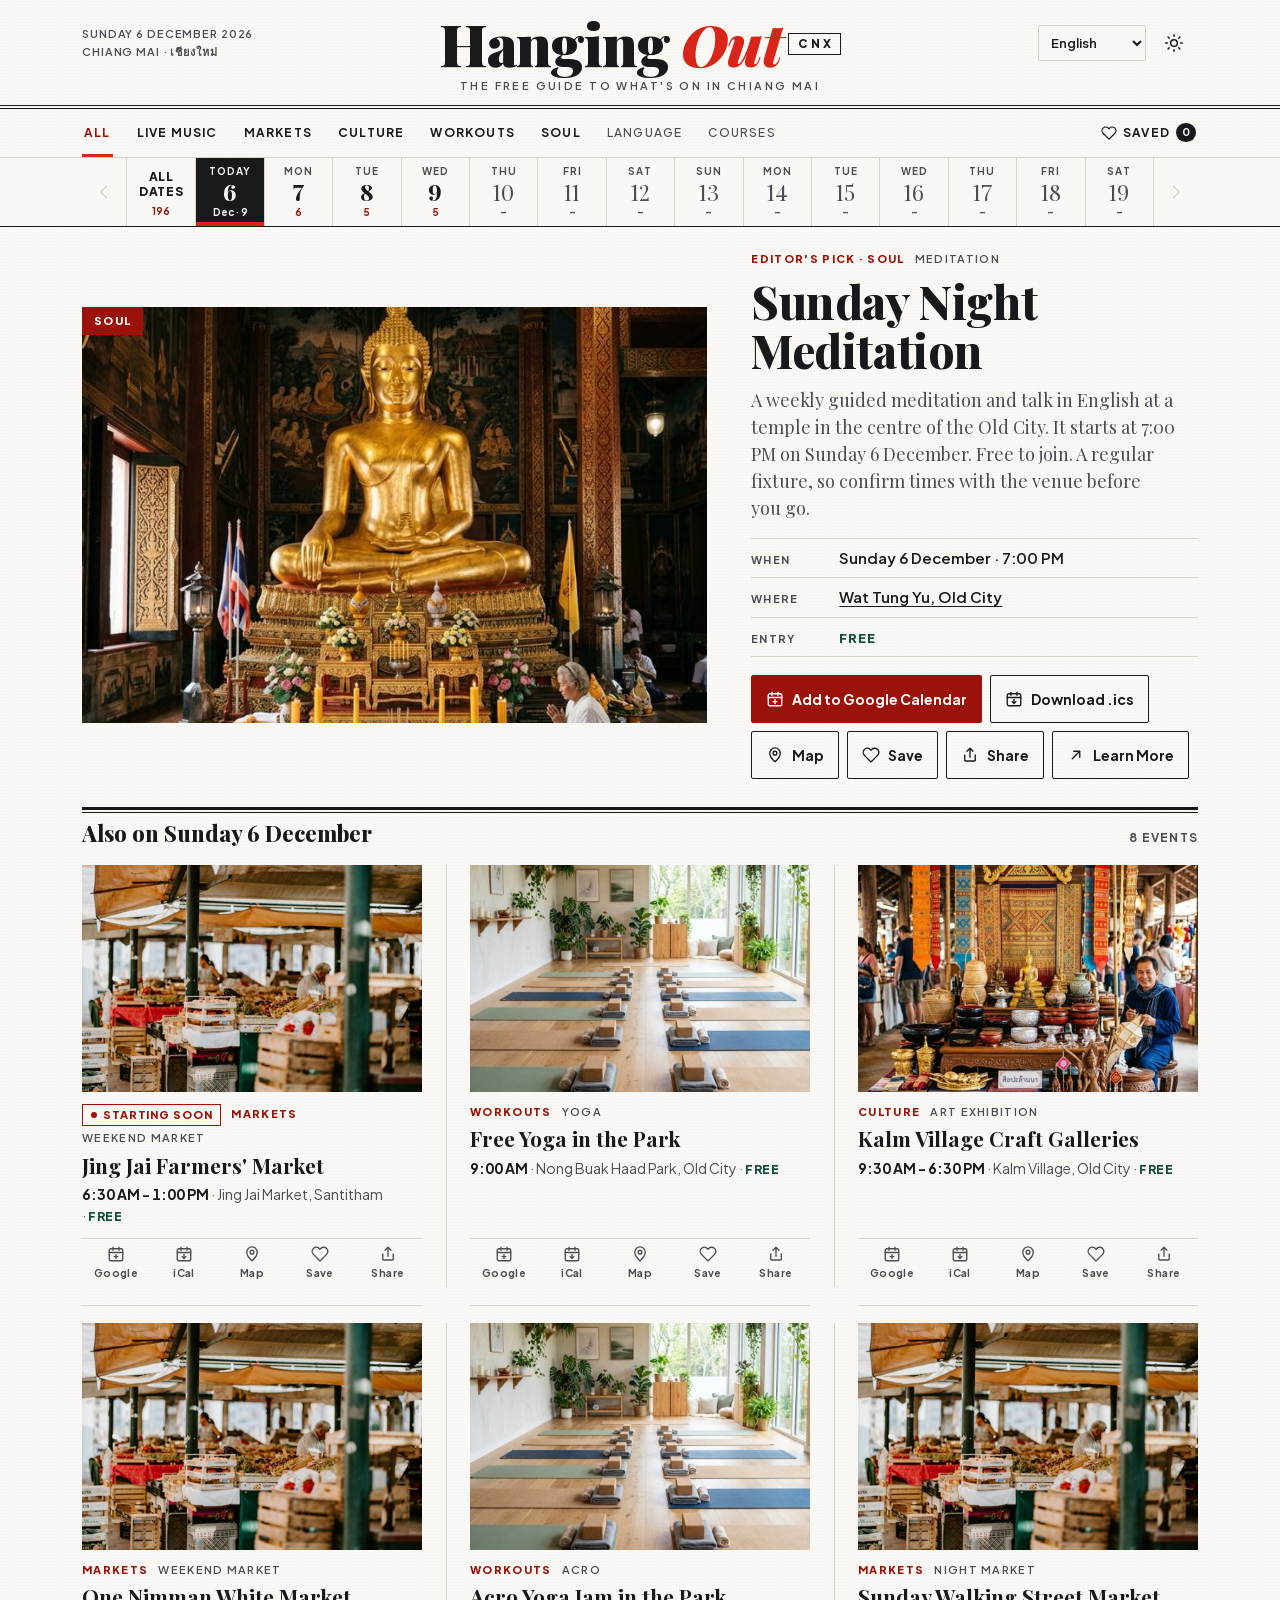
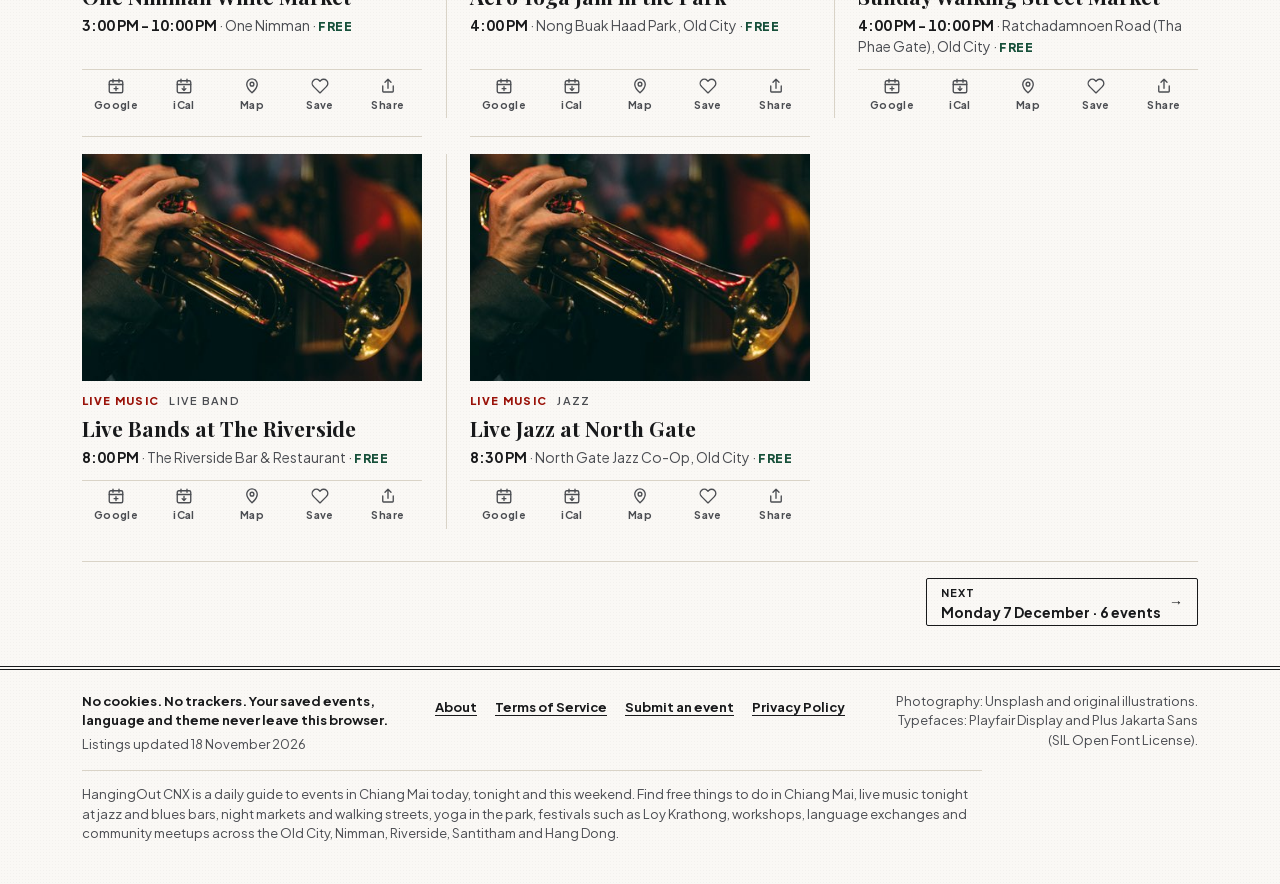
==== commit 1ca7826a: "Polish pass: resilience, image matching, mobile UX, a11y, performance Scraper engine - Retry transie" ====
--- a/index.html
+++ b/index.html
@@ -18,7 +18,7 @@
     <meta property="og:title" content="Events in Chiang Mai today and this weekend | HangingOut CNX">
     <meta property="og:description" content="Free things to do, live music tonight, markets, festivals and meetups in Chiang Mai, day by day. Updated daily, tracker-free.">
     <meta property="og:image:width" content="960">
-    <meta property="og:image:height" content="960">
+    <meta property="og:image:height" content="640">
     <meta property="og:image:alt" content="Friends at a night market in Chiang Mai">
     <meta property="og:image" content="https://hangingoutasia.netlify.app/assets/images/opt/night-out-960.jpg">
     <meta property="og:url" content="https://hangingoutasia.netlify.app/">
@@ -39,8 +39,8 @@
     <!-- Self-hosted open fonts (SIL OFL): no third-party font requests -->
     <link rel="preload" href="./assets/fonts/playfair-display-latin.woff2" as="font" type="font/woff2" crossorigin>
     <link rel="preload" href="./assets/fonts/plus-jakarta-sans-latin.woff2" as="font" type="font/woff2" crossorigin>
-    <link rel="stylesheet" href="styles.css?v=27">
-    <script src="boot.js?v=27"></script>
+    <link rel="stylesheet" href="styles.css?v=28">
+    <script src="boot.js?v=28"></script>
 
     <!-- Structured data: WebSite + Place. Event entries are added to <head> by app.js from the live listings. -->
     <script type="application/ld+json">
@@ -191,8 +191,8 @@
 
     <div class="toast" id="toast" role="status" aria-live="polite"></div>
 
-    <script src="i18n.js?v=27"></script>
-    <script src="events.js?v=27"></script>
-    <script src="app.js?v=27"></script>
+    <script src="i18n.js?v=28"></script>
+    <script src="events.js?v=28"></script>
+    <script src="app.js?v=28"></script>
 </body>
 </html>
--- a/styles.css
+++ b/styles.css
@@ -31,7 +31,7 @@
   /* Paper */
   --paper: #FAF8F5;        /* warm newsprint */
   --paper-tint: #F0EDE6;   /* bands, hover */
-  --highlight: #FBE3DF;    /* "fresh results" flash */
+  --highlight: #FCEAE7;    /* "fresh results" flash; secondary text stays above 7:1 on it */
 
   /* Ink (contrast on --paper in brackets) */
   --ink: #18191B;          /* 16.6:1 */
@@ -43,6 +43,7 @@
   --accent-ink: #9A1209;   /* 8.0:1 — red text and button fills */
   --on-accent: #FFFFFF;    /* 8.5:1 on --accent-ink */
   --free: #17503A;         /* 8.8:1 — "Free" marker */
+  --grain: rgba(24, 25, 27, 0.028);  /* newsprint texture, decorative; off in the night edition */
 
   --font-serif: "Playfair Display", "Noto Serif Thai", Georgia, "Times New Roman", serif;
   --font-sans: "Plus Jakarta Sans", -apple-system, BlinkMacSystemFont, "Segoe UI", "Noto Sans Thai", Thonburi, Roboto, sans-serif;
@@ -66,6 +67,7 @@
     --accent-ink: #FF9486; /*  8.8:1 */
     --on-accent: #101114;
     --free: #8FD4B0;
+    --grain: transparent;
     --shadow: 0 24px 60px rgba(0, 0, 0, 0.6);
     color-scheme: dark;
   }
@@ -81,6 +83,7 @@
   --accent-ink: #FF9486;
   --on-accent: #101114;
   --free: #8FD4B0;
+  --grain: transparent;
   --shadow: 0 24px 60px rgba(0, 0, 0, 0.6);
   color-scheme: dark;
 }
@@ -97,10 +100,14 @@
   font-size: 16px;
   line-height: 1.5;
   color: var(--ink);
-  background: var(--paper);
+  background: var(--paper) radial-gradient(var(--grain) 0.6px, transparent 0.7px) 0 0 / 3px 3px;
+  font-kerning: normal;
+  font-feature-settings: "kern", "liga", "calt";
   -webkit-font-smoothing: antialiased;
   -moz-osx-font-smoothing: grayscale;
 }
+h1, h2, h3 { font-optical-sizing: auto; }
+p { text-wrap: pretty; }
 
 img { display: block; max-width: 100%; }
 a { color: inherit; }
@@ -133,7 +140,7 @@
 
 .icon-btn {
   display: inline-grid; place-items: center;
-  width: 44px; height: 44px; border-radius: 2px;
+  width: 48px; height: 48px; border-radius: 2px;
 }
 .icon-btn:hover { background: var(--paper-tint); }
 
@@ -205,7 +212,7 @@
 
 .section-link {
   display: inline-flex; align-items: center; gap: 6px; flex: none;
-  min-height: 44px; padding: 0 2px;
+  min-height: 48px; padding: 0 2px;
   font-size: 12px; font-weight: 700; letter-spacing: 0.1em; text-transform: uppercase;
   color: var(--ink-2);
   border-bottom: 3px solid transparent; border-top: 3px solid transparent;
@@ -233,7 +240,7 @@
   border-top: 1px solid var(--rule);
 }
 .chip {
-  min-height: 32px; padding: 0 12px;
+  min-height: 40px; padding: 0 12px;
   font-size: 13px; font-weight: 600;
   border: 1px solid var(--rule); border-radius: 2px;
 }
@@ -248,7 +255,7 @@
 .daystrip__row { display: flex; align-items: stretch; }
 
 .daystrip__nav {
-  display: grid; place-items: center; flex: none; width: 36px;
+  display: grid; place-items: center; flex: none; width: 44px;
   color: var(--ink);
 }
 .daystrip__nav:hover:not(:disabled) { background: var(--paper-tint); }
@@ -257,7 +264,7 @@
 .daystrip__days {
   display: grid; grid-auto-flow: column; grid-auto-columns: minmax(58px, 1fr);
   flex: 1; min-width: 0; overflow-x: auto; scrollbar-width: none;
-  scroll-snap-type: x proximity;
+  scroll-snap-type: x mandatory; scroll-behavior: smooth; overscroll-behavior-x: contain;
   border-inline: 1px solid var(--rule);
 }
 .daystrip__days::-webkit-scrollbar { display: none; }
@@ -275,7 +282,7 @@
   font-size: 10px; font-weight: 700; letter-spacing: 0.1em;
   text-transform: uppercase; color: var(--ink-2); white-space: nowrap;
 }
-.day__num { font-family: var(--font-serif); font-size: 22px; font-weight: 800; line-height: 1.1; }
+.day__num { font-family: var(--font-serif); font-size: 22px; font-weight: 800; line-height: 1.1; font-variant-numeric: lining-nums; }
 .day__count { font-size: 10px; font-weight: 700; color: var(--accent-ink); white-space: nowrap; }
 
 .day.is-empty .day__num { font-weight: 400; color: var(--ink-2); }
@@ -308,6 +315,17 @@
 }
 .kicker__tag { color: var(--ink-2); font-weight: 600; }
 
+/* "Happening now" (solid, pulsing) and "Starting soon" (outlined) */
+.live {
+  display: inline-flex; align-items: center; gap: 6px; padding: 2px 8px;
+  letter-spacing: 0.08em; white-space: nowrap;
+  color: var(--on-accent); background: var(--accent-ink); border: 1px solid var(--accent-ink);
+}
+.live--soon { color: var(--accent-ink); background: transparent; }
+.live__dot { width: 6px; height: 6px; border-radius: 50%; background: currentColor; }
+.live--now .live__dot { animation: pulse 1.6s ease-in-out infinite; }
+@keyframes pulse { 0%, 100% { opacity: 1; transform: scale(1); } 50% { opacity: 0.35; transform: scale(0.7); } }
+
 .badge {
   position: absolute; left: 0; top: 0; padding: 6px 12px;
   font-size: 11px; font-weight: 800; letter-spacing: 0.12em; text-transform: uppercase;
@@ -359,12 +377,13 @@
 
 .btn {
   display: inline-flex; align-items: center; justify-content: center; gap: 8px;
-  min-height: 44px; padding: 0 14px;
+  min-height: 48px; padding: 0 14px;
   font-size: 14px; font-weight: 700; text-decoration: none; white-space: nowrap;
   color: var(--ink); border: 1.5px solid var(--ink); border-radius: 2px;
   transition: background-color 0.15s, color 0.15s, border-color 0.15s;
 }
 .btn:hover { background: var(--ink); color: var(--paper); }
+.btn:active, .act:active, .share__btn:active { transform: translateY(1px); }
 .btn .icon { width: 18px; height: 18px; }
 .btn--primary { background: var(--accent-ink); border-color: var(--accent-ink); color: var(--on-accent); }
 .btn--primary:hover { background: var(--ink); border-color: var(--ink); color: var(--paper); }
@@ -379,6 +398,10 @@
   display: flex; flex-wrap: wrap; align-items: baseline; justify-content: space-between; gap: 4px 16px;
   padding-top: 10px; margin-bottom: 18px; border-top: 3px solid var(--ink);
 }
+.section-head { position: relative; }
+.section-head::before {                       /* thin companion rule under the heavy one */
+  content: ""; position: absolute; left: 0; right: 0; top: 2px; height: 1px; background: var(--ink);
+}
 .section-head h2 { font-family: var(--font-serif); font-size: 22px; font-weight: 800; line-height: 1.2; }
 .section-head p { font-size: 12px; font-weight: 700; letter-spacing: 0.1em; text-transform: uppercase; color: var(--ink-2); }
 
@@ -408,8 +431,9 @@
 }
 .card__title a { text-decoration: none; }
 .card__title a:hover { text-decoration: underline; text-decoration-thickness: 1.5px; text-underline-offset: 4px; }
+.card:hover .card__media img { transform: scale(1.03); }
 .card__meta { margin-top: 6px; font-size: 14px; color: var(--ink-2); }
-.card__meta strong { color: var(--ink); font-weight: 700; }
+.card__meta strong { color: var(--ink); font-weight: 700; font-variant-numeric: tabular-nums; }
 
 .card__body { display: flex; flex-direction: column; flex: 1; min-width: 0; padding-bottom: 12px; }
 .actions {
@@ -444,7 +468,7 @@
 }
 .pager .btn { white-space: normal; text-align: left; }
 .pager .btn:only-child { margin-left: auto; }
-.pager__label { font-size: 11px; letter-spacing: 0.1em; text-transform: uppercase; opacity: 0.85; }
+.pager__label { font-size: 11px; letter-spacing: 0.1em; text-transform: uppercase; }
 
 .empty {
   padding: 48px 0; text-align: center; border-top: 3px solid var(--ink); margin-top: 24px;
@@ -493,6 +517,17 @@
 .sheet--text .sheet__title { margin-top: 20px; }
 .sheet--text .notice { font-weight: 600; }
 .sheet__report { margin-top: 18px; font-size: 13px; }
+
+.share { display: flex; flex-wrap: wrap; align-items: center; gap: 8px; margin-top: 16px; padding-top: 14px; border-top: 1px solid var(--rule); }
+.share__label { margin-right: 4px; font-size: 11px; font-weight: 700; letter-spacing: 0.1em; text-transform: uppercase; color: var(--ink-2); }
+.share__btn {
+  display: inline-flex; align-items: center; gap: 6px; min-height: 48px; padding: 0 12px;
+  font-size: 13px; font-weight: 700; text-decoration: none;
+  border: 1px solid var(--rule); border-radius: 2px;
+}
+.share__btn .icon { width: 16px; height: 16px; }
+.share__btn:hover { border-color: var(--ink); }
+.share__btn.is-done { color: var(--free); border-color: var(--free); }
 .tags { display: flex; flex-wrap: wrap; gap: 6px; }
 .tag { padding: 2px 8px; font-size: 12px; font-weight: 600; border: 1px solid var(--rule); border-radius: 2px; }
 
@@ -527,9 +562,9 @@
   .section-link--saved { margin-left: 0; order: -1; }
   .sections__scroll { gap: 18px; }
 
-  .daystrip__nav { width: 30px; }
+  .daystrip__nav { width: 40px; }
   .daystrip__row { padding-inline: 0; }
-  .day { min-height: 60px; }
+  .day { min-height: 64px; }
   .day__num { font-size: 20px; }
 
   .cover { padding-block: 16px 22px; }
@@ -551,6 +586,13 @@
   .pager .btn { flex: 1 1 100%; }
 }
 
+/* ---- Touch screens: every control is at least 48px tall -------------------- */
+@media (pointer: coarse) {
+  .chip, .lang-select, .footer__links .text-link, .sheet__report .text-link { min-height: 48px; }
+  .sheet__report .text-link { display: inline-flex; align-items: center; }
+  .daystrip__nav { width: 48px; }
+}
+
 @media (prefers-reduced-motion: reduce) {
   *, *::before, *::after { animation: none !important; transition: none !important; scroll-behavior: auto !important; }
 }
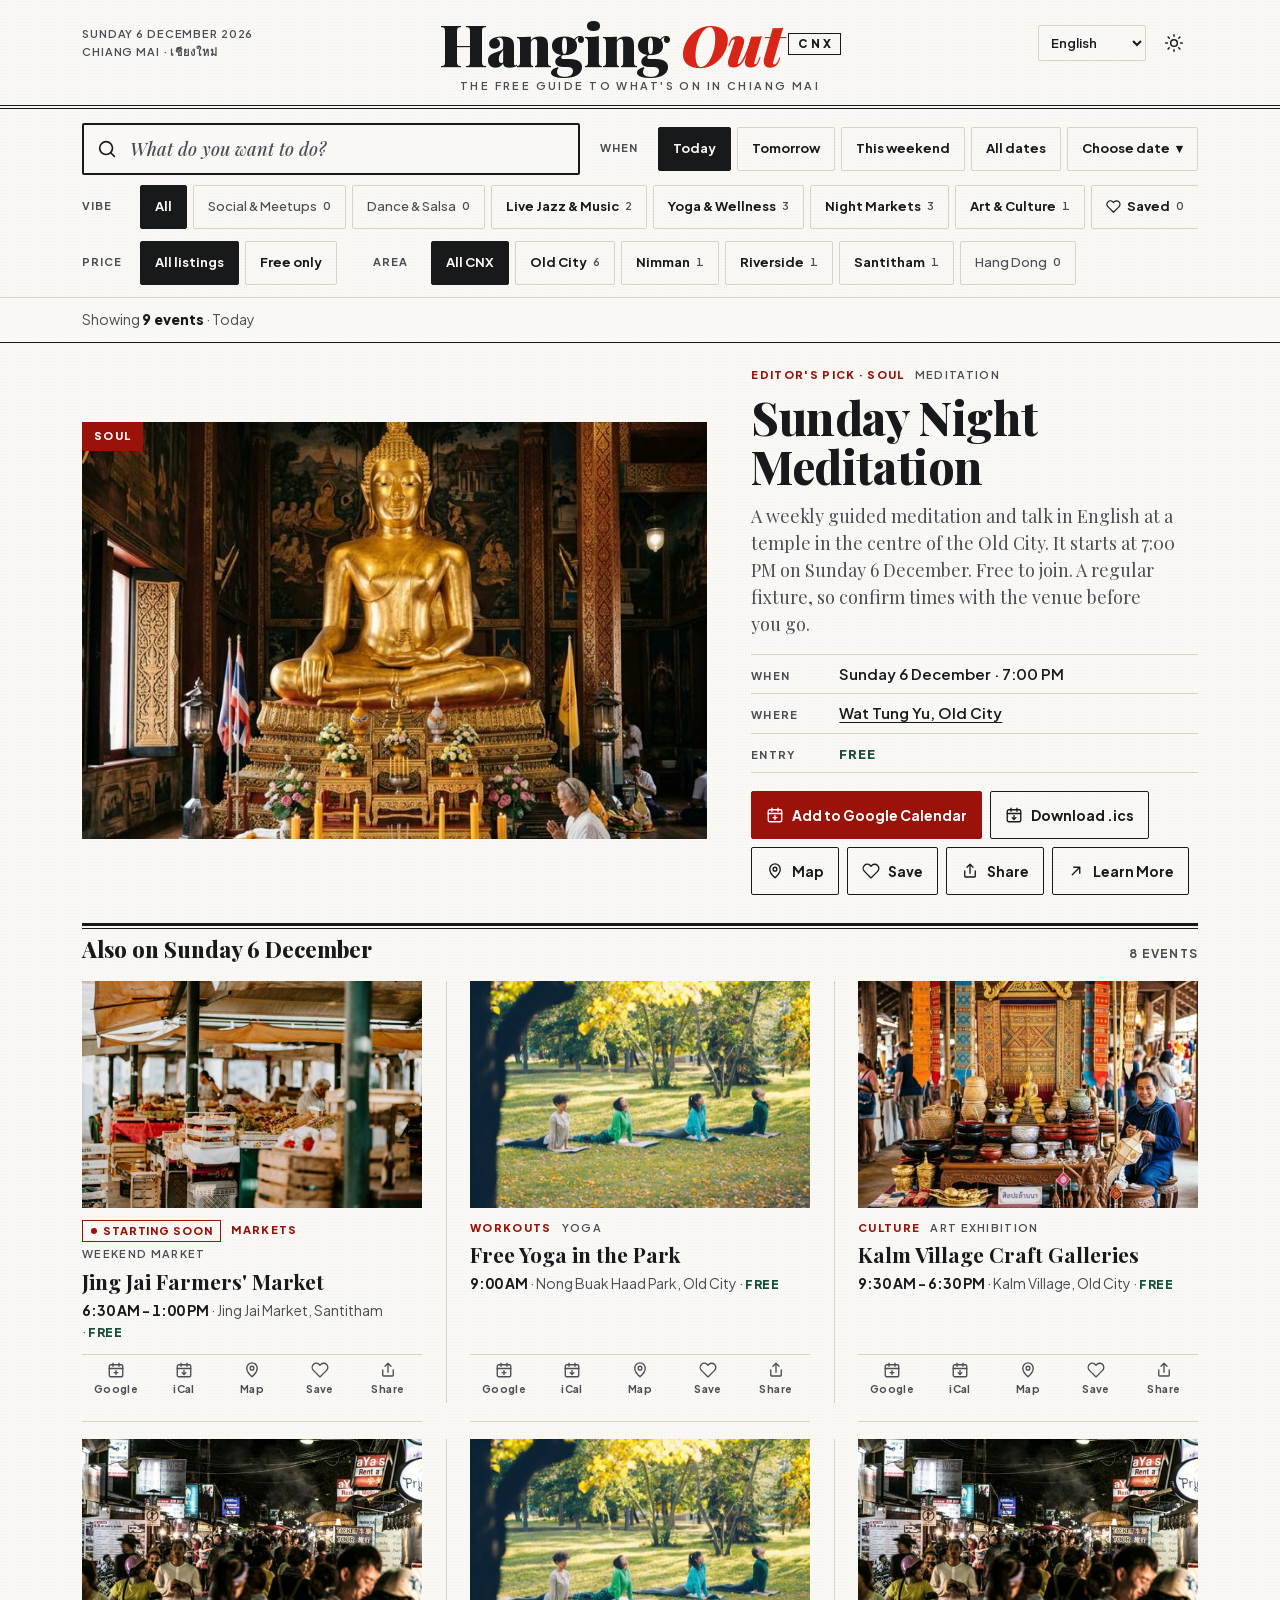
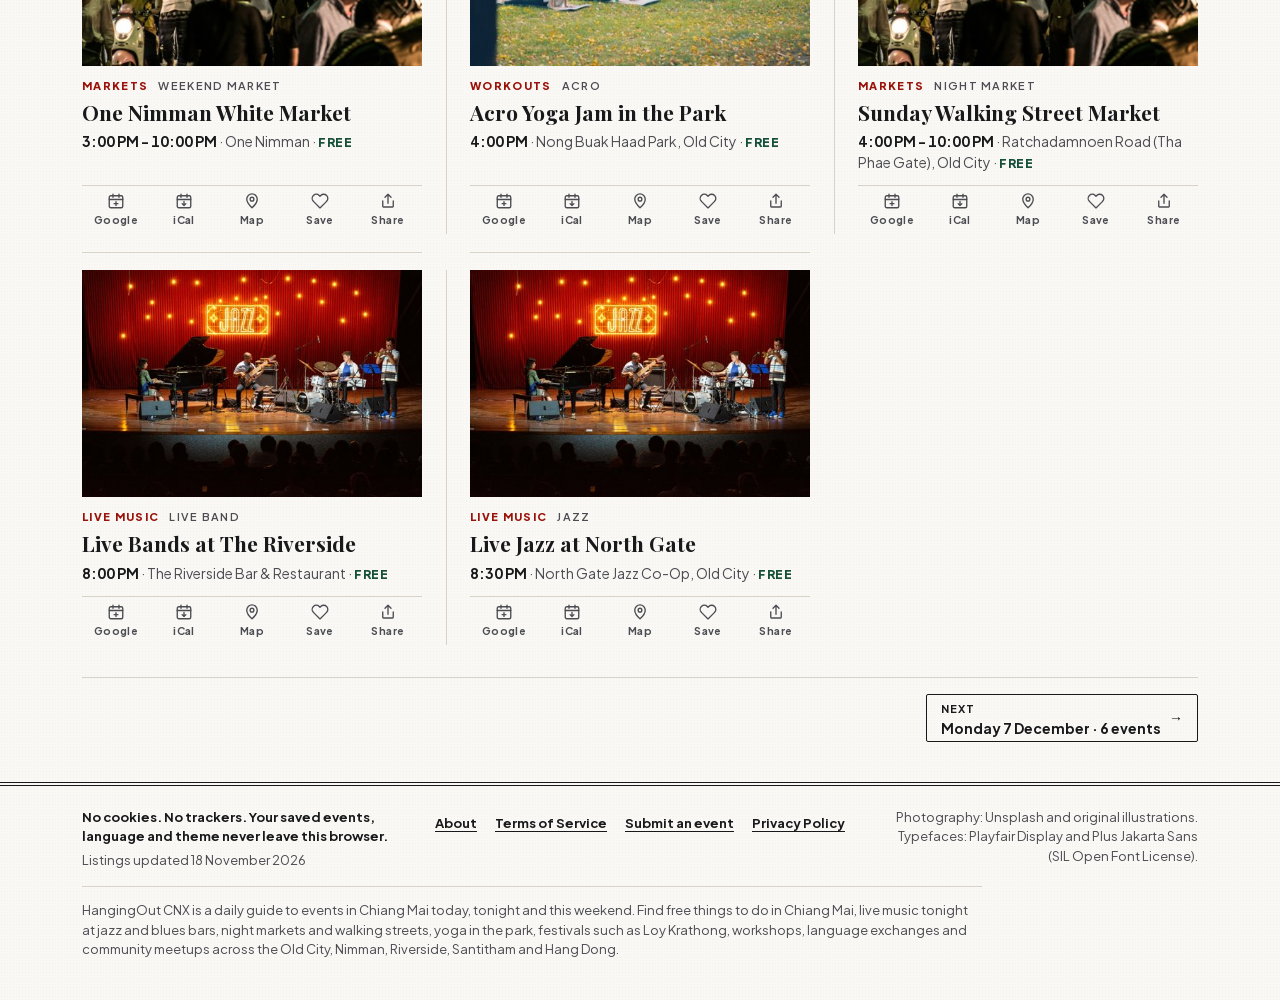
==== commit 832d3506: "Add the instant discovery panel and fix category and image mismatches Discovery - Search box with li" ====
--- a/index.html
+++ b/index.html
@@ -39,8 +39,12 @@
     <!-- Self-hosted open fonts (SIL OFL): no third-party font requests -->
     <link rel="preload" href="./assets/fonts/playfair-display-latin.woff2" as="font" type="font/woff2" crossorigin>
     <link rel="preload" href="./assets/fonts/plus-jakarta-sans-latin.woff2" as="font" type="font/woff2" crossorigin>
-    <link rel="stylesheet" href="styles.css?v=28">
-    <script src="boot.js?v=28"></script>
+    <link rel="stylesheet" href="styles.css?v=30">
+    <script src="boot.js?v=30"></script>
+    <!-- Deferred: the three files download in parallel while the page parses, then run in order. -->
+    <script defer src="i18n.js?v=30"></script>
+    <script defer src="events.js?v=30"></script>
+    <script defer src="app.js?v=30"></script>
 
     <!-- Structured data: WebSite + Place. Event entries are added to <head> by app.js from the live listings. -->
     <script type="application/ld+json">
@@ -107,44 +111,73 @@
         <p class="masthead__tagline" data-i18n="tagline">The free guide to what's on in Chiang Mai</p>
     </header>
 
-    <!-- SECTIONS (category filter) -->
-    <nav class="sections" data-i18n-aria="sections" aria-label="Sections">
-        <div class="wrap sections__scroll" id="section-nav">
-            <button type="button" class="section-link is-active" data-filter="filter_all" aria-pressed="true"><span data-i18n="filter_all">All</span></button>
-            <span class="festival-chips" id="festival-chips"></span>
-            <button type="button" class="section-link" data-filter="filter_music" aria-pressed="false"><span data-i18n="filter_music">Live Music</span></button>
-            <button type="button" class="section-link" data-filter="filter_markets" aria-pressed="false"><span data-i18n="filter_markets">Markets</span></button>
-            <button type="button" class="section-link" data-filter="filter_art" aria-pressed="false"><span data-i18n="filter_art">Culture</span></button>
-            <button type="button" class="section-link" data-filter="filter_dance" aria-pressed="false"><span data-i18n="filter_dance">Dance</span></button>
-            <button type="button" class="section-link" data-filter="filter_workouts" aria-pressed="false"><span data-i18n="filter_workouts">Workouts</span></button>
-            <button type="button" class="section-link" data-filter="filter_soul" aria-pressed="false"><span data-i18n="filter_soul">Soul</span></button>
-            <button type="button" class="section-link" data-filter="filter_language" aria-pressed="false"><span data-i18n="filter_language">Language</span></button>
-            <button type="button" class="section-link" data-filter="filter_courses" aria-pressed="false"><span data-i18n="filter_courses">Courses</span></button>
-            <button type="button" class="section-link section-link--saved" data-filter="filter_saved" aria-pressed="false">
-                <svg class="icon" viewBox="0 0 24 24" aria-hidden="true"><path d="M20.8 4.6a5.5 5.5 0 0 0-7.8 0L12 5.7l-1-1.1a5.5 5.5 0 0 0-7.8 7.8l1 1.1L12 21.2l7.8-7.7 1-1.1a5.5 5.5 0 0 0 0-7.8z"/></svg>
-                <span data-i18n="filter_saved">Saved</span>
-                <span class="count" id="saved-count">0</span>
+    <!-- DISCOVERY: search plus one-tap When / Vibe / Price / Area -->
+    <section class="discover" id="discover" data-i18n-aria="search_label" aria-label="Search events">
+        <div class="wrap">
+            <div class="discover__top">
+            <div class="search">
+                <svg class="icon search__icon" viewBox="0 0 24 24" aria-hidden="true"><circle cx="11" cy="11" r="7"/><path d="M20 20l-3.6-3.6"/></svg>
+                <input type="search" id="q" class="search__input" autocomplete="off" autocapitalize="off" spellcheck="false" enterkeyhint="search"
+                    role="combobox" aria-expanded="false" aria-controls="suggestions" aria-autocomplete="list"
+                    placeholder="What do you want to do?" aria-label="Search events">
+                <ul class="search__list" id="suggestions" role="listbox" hidden></ul>
+            </div>
+
+            <div class="frow">
+                <span class="frow__label" data-i18n="when">When</span>
+                <div class="frow__pills" id="when-row" role="group" data-i18n-aria="when" aria-label="When"></div>
+            </div>
+            </div>
+
+            <div class="daystrip" id="daystrip" hidden>
+                <div class="daystrip__row" role="group" data-i18n-aria="choose_day" aria-label="Choose a day">
+                    <button type="button" class="daystrip__nav" id="days-prev" data-i18n-aria="prev_days" aria-label="Earlier days">
+                        <svg class="icon" viewBox="0 0 24 24" aria-hidden="true"><path d="M15 5l-7 7 7 7"/></svg>
+                    </button>
+                    <div class="daystrip__days" id="day-list"></div>
+                    <button type="button" class="daystrip__nav" id="days-next" data-i18n-aria="next_days" aria-label="Later days">
+                        <svg class="icon" viewBox="0 0 24 24" aria-hidden="true"><path d="M9 5l7 7-7 7"/></svg>
+                    </button>
+                </div>
+            </div>
+
+            <button type="button" class="discover__toggle" id="filters-toggle" aria-expanded="false" aria-controls="more-filters">
+                <svg class="icon" viewBox="0 0 24 24" aria-hidden="true"><path d="M4 6h16M7 12h10M10 18h4"/></svg>
+                <span data-i18n="filters">Filters</span>
+                <span class="count" id="filters-count" hidden></span>
             </button>
-        </div>
-        <div class="wrap sub-sections" id="sub-filters" hidden></div>
-    </nav>
-
-    <!-- DAY STRIP (date filter) -->
-    <div class="daystrip" id="daystrip">
-        <div class="wrap daystrip__row" role="group" data-i18n-aria="choose_day" aria-label="Choose a day">
-            <button type="button" class="daystrip__nav" id="days-prev" data-i18n-aria="prev_days" aria-label="Earlier days">
-                <svg class="icon" viewBox="0 0 24 24" aria-hidden="true"><path d="M15 5l-7 7 7 7"/></svg>
-            </button>
-            <div class="daystrip__days" id="day-list"></div>
-            <button type="button" class="daystrip__nav" id="days-next" data-i18n-aria="next_days" aria-label="Later days">
-                <svg class="icon" viewBox="0 0 24 24" aria-hidden="true"><path d="M9 5l7 7-7 7"/></svg>
-            </button>
+
+            <div class="discover__more" id="more-filters">
+                <div class="frow">
+                    <span class="frow__label" data-i18n="vibe">Vibe</span>
+                    <div class="frow__pills" id="vibe-row" role="group" data-i18n-aria="vibe" aria-label="Vibe"></div>
+                </div>
+                <div class="frow-pair">
+                    <div class="frow">
+                        <span class="frow__label" data-i18n="price">Price</span>
+                        <div class="frow__pills" id="price-row" role="group" data-i18n-aria="price" aria-label="Price"></div>
+                    </div>
+                    <div class="frow">
+                        <span class="frow__label" data-i18n="area">Area</span>
+                        <div class="frow__pills" id="area-row" role="group" data-i18n-aria="area" aria-label="Area"></div>
+                    </div>
+                </div>
+            </div>
+        </div>
+    </section>
+
+    <!-- LIVE RESULTS LINE (sticks to the top while scrolling) -->
+    <div class="results" id="results">
+        <div class="wrap results__row">
+            <p class="results__line" id="results-line" role="status" aria-live="polite"></p>
+            <button type="button" class="text-link results__clear" id="clear-filters" data-i18n="clear_filters" hidden>Clear filters</button>
         </div>
     </div>
 
     <!-- LISTINGS -->
     <main id="listings" class="wrap" tabindex="-1">
         <p class="notice" id="back-issue" hidden></p>
+        <div id="fallback-note"></div>
         <section id="cover" class="cover" aria-live="polite"></section>
         <div id="dossier" class="dossier"></div>
         <noscript><p class="notice">HangingOut CNX needs JavaScript to show today's listings.</p></noscript>
@@ -189,10 +222,17 @@
         </div>
     </dialog>
 
+    <!-- JUMP DOCK (phones): back to top, and on to the next section -->
+    <div class="dock" id="dock">
+        <button type="button" class="dock__btn" id="dock-up" data-i18n-aria="back_to_top" aria-label="Back to top" hidden>
+            <svg class="icon" viewBox="0 0 24 24" aria-hidden="true"><path d="M12 19V5M5 12l7-7 7 7"/></svg>
+        </button>
+        <button type="button" class="dock__btn" id="dock-down" data-i18n-aria="next_section" aria-label="Next section" hidden>
+            <svg class="icon" viewBox="0 0 24 24" aria-hidden="true"><path d="M12 5v14M5 12l7 7 7-7"/></svg>
+        </button>
+    </div>
+
     <div class="toast" id="toast" role="status" aria-live="polite"></div>
 
-    <script src="i18n.js?v=28"></script>
-    <script src="events.js?v=28"></script>
-    <script src="app.js?v=28"></script>
 </body>
 </html>
--- a/styles.css
+++ b/styles.css
@@ -44,6 +44,7 @@
   --on-accent: #FFFFFF;    /* 8.5:1 on --accent-ink */
   --free: #17503A;         /* 8.8:1 — "Free" marker */
   --grain: rgba(24, 25, 27, 0.028);  /* newsprint texture, decorative; off in the night edition */
+  --mark: #FFE08A;         /* search-match highlight; ink on it is 12.9:1 */
 
   --font-serif: "Playfair Display", "Noto Serif Thai", Georgia, "Times New Roman", serif;
   --font-sans: "Plus Jakarta Sans", -apple-system, BlinkMacSystemFont, "Segoe UI", "Noto Sans Thai", Thonburi, Roboto, sans-serif;
@@ -68,6 +69,7 @@
     --on-accent: #101114;
     --free: #8FD4B0;
     --grain: transparent;
+    --mark: #584300;
     --shadow: 0 24px 60px rgba(0, 0, 0, 0.6);
     color-scheme: dark;
   }
@@ -84,6 +86,7 @@
   --on-accent: #101114;
   --free: #8FD4B0;
   --grain: transparent;
+    --mark: #584300;
   --shadow: 0 24px 60px rgba(0, 0, 0, 0.6);
   color-scheme: dark;
 }
@@ -92,7 +95,7 @@
 *, *::before, *::after { box-sizing: border-box; margin: 0; padding: 0; }
 [hidden] { display: none !important; }
 
-html { -webkit-text-size-adjust: 100%; scroll-padding-top: 90px; }
+html { -webkit-text-size-adjust: 100%; scroll-padding-top: 60px; }
 html:has(dialog[open]) { overflow: hidden; }
 
 body {
@@ -117,6 +120,8 @@
 
 :focus-visible { outline: 2px solid var(--accent-ink); outline-offset: 2px; }
 main:focus { outline: none; }
+/* Reserve the space listings will fill, so nothing below jumps when they arrive (CLS). */
+main { min-height: 100vh; }
 
 .wrap { max-width: 1180px; margin-inline: auto; padding-inline: var(--gutter); }
 
@@ -202,32 +207,63 @@
   text-transform: uppercase; color: var(--ink-2);
 }
 
-/* ---- Sections (category nav) ------------------------------------------- */
-.sections { border-bottom: 1px solid var(--rule); }
-
-.sections__scroll {
-  display: flex; gap: 4px 22px; overflow-x: auto; scrollbar-width: none;
-}
-.sections__scroll::-webkit-scrollbar { display: none; }
-
-.section-link {
+/* ---- Discovery panel: search + When / Vibe / Price / Area ---------------- */
+.discover { padding-block: 14px 10px; border-bottom: 1px solid var(--rule); }
+
+/* Wide screens: the search box and the When pills share one line. */
+.discover__top { display: flex; align-items: center; gap: 8px 20px; flex-wrap: wrap; }
+.discover__top .search { flex: 1 1 320px; }
+.discover__top .frow { flex: 0 1 auto; margin-top: 0; }
+.search { position: relative; }
+.search__icon { position: absolute; left: 14px; top: 50%; transform: translateY(-50%); width: 22px; height: 22px; pointer-events: none; }
+.search__input {
+  width: 100%; height: 52px; padding: 0 16px 0 46px;
+  font: inherit; font-size: 18px; font-weight: 600; color: var(--ink);
+  background: var(--paper); border: 2px solid var(--ink); border-radius: 2px;
+  appearance: none; -webkit-appearance: none;
+}
+.search__input::placeholder { color: var(--ink-2); font-family: var(--font-serif); font-style: italic; font-weight: 500; opacity: 1; }
+.search__input:focus-visible { outline: 3px solid var(--accent-ink); outline-offset: 1px; }
+.search__input::-webkit-search-cancel-button { -webkit-appearance: none; }
+
+.search__list {
+  position: absolute; left: 0; right: 0; top: calc(100% + 4px); z-index: 40;
+  background: var(--paper); border: 2px solid var(--ink); box-shadow: var(--shadow);
+}
+.search__hint { padding: 10px 14px 4px; font-size: 11px; font-weight: 700; letter-spacing: 0.1em; text-transform: uppercase; color: var(--ink-2); }
+.search__option {
+  display: flex; align-items: center; justify-content: space-between; gap: 12px;
+  min-height: 48px; padding: 0 14px; font-weight: 600; cursor: pointer;
+}
+.search__option:hover, .search__option.is-active { background: var(--paper-tint); }
+
+mark { background: var(--mark); color: var(--ink); padding: 0 1px; }
+
+/* One labelled row of pills; the row scrolls sideways rather than wrapping. */
+.frow { display: flex; align-items: center; gap: 12px; min-width: 0; margin-top: 8px; }
+.frow__label { flex: none; width: 46px; font-size: 11px; font-weight: 700; letter-spacing: 0.1em; text-transform: uppercase; color: var(--ink-2); }
+.frow__pills { display: flex; gap: 6px; min-width: 0; overflow-x: auto; scrollbar-width: none; padding-block: 2px; }
+.frow__pills::-webkit-scrollbar { display: none; }
+.frow-pair { display: flex; gap: 8px 36px; flex-wrap: wrap; }
+.frow-pair .frow { flex: 0 1 auto; }
+
+.pill {
   display: inline-flex; align-items: center; gap: 6px; flex: none;
-  min-height: 48px; padding: 0 2px;
-  font-size: 12px; font-weight: 700; letter-spacing: 0.1em; text-transform: uppercase;
-  color: var(--ink-2);
-  border-bottom: 3px solid transparent; border-top: 3px solid transparent;
-}
-.section-link:hover { color: var(--ink); }
-/* Sections with events on the chosen day read in full ink; the rest step back. */
-.section-link[data-filter^="filter_"]:not(.is-quiet):not(.is-active) { color: var(--ink); }
-.section-link.is-quiet { font-weight: 500; }
-.festival-chips { display: contents; }
-.section-link--festival { color: var(--accent-ink); }
-.section-link--festival:hover { color: var(--accent-ink); text-decoration: underline; text-underline-offset: 4px; }
-.section-link.is-active { color: var(--accent-ink); border-bottom-color: var(--accent); }
-.section-link--saved { margin-left: auto; }
-.section-link .icon { width: 16px; height: 16px; }
-.section-link--saved.is-active .icon { fill: currentColor; }
+  min-height: 44px; padding: 0 14px;
+  font-size: 13px; font-weight: 700; white-space: nowrap;
+  color: var(--ink); border: 1px solid var(--rule); border-radius: 2px;
+  transition: background-color 0.12s, color 0.12s, border-color 0.12s;
+}
+.pill:hover { border-color: var(--ink); }
+.pill:active { transform: translateY(1px); }
+.pill.is-quiet { color: var(--ink-2); font-weight: 500; }
+.pill.is-active { background: var(--ink); color: var(--paper); border-color: var(--ink); }
+.pill--festival { color: var(--accent-ink); border-color: var(--accent-ink); }
+.pill--festival.is-active { background: var(--accent-ink); color: var(--on-accent); border-color: var(--accent-ink); }
+.pill .icon { width: 15px; height: 15px; }
+.pill--saved.is-active .icon { fill: currentColor; }
+.pill__n { font-size: 11px; font-weight: 600; color: var(--ink-2); font-variant-numeric: tabular-nums; }
+.pill.is-active .pill__n { color: inherit; }
 
 .count {
   min-width: 20px; padding: 1px 6px; text-align: center;
@@ -235,23 +271,22 @@
   color: var(--paper); background: var(--ink); border-radius: 10px;
 }
 
-.sub-sections {
-  display: flex; flex-wrap: wrap; gap: 8px; padding-block: 10px;
-  border-top: 1px solid var(--rule);
-}
-.chip {
-  min-height: 40px; padding: 0 12px;
-  font-size: 13px; font-weight: 600;
-  border: 1px solid var(--rule); border-radius: 2px;
-}
-.chip:hover { border-color: var(--ink); }
-.chip.is-active { background: var(--ink); color: var(--paper); border-color: var(--ink); }
+/* The Filters toggle only exists on phones; wider screens always show every row. */
+.discover__toggle { display: none; }
+
+/* ---- Live results line --------------------------------------------------- */
+.results { position: sticky; top: 0; z-index: 20; background: var(--paper); border-bottom: 1px solid var(--ink); }
+.results__row { display: flex; align-items: center; justify-content: space-between; gap: 12px; min-height: 44px; }
+.results__line { font-size: 14px; color: var(--ink-2); min-width: 0; }
+.results__line strong { color: var(--ink); font-weight: 800; }
+.results__sep { color: var(--ink-2); }
+.results__clear { flex: none; min-height: 44px; font-size: 13px; color: var(--accent-ink); }
+
+/* ---- Jump dock (phones) -------------------------------------------------- */
+.dock { display: none; }
 
 /* ---- Day strip ---------------------------------------------------------- */
-.daystrip {
-  position: sticky; top: 0; z-index: 20;
-  background: var(--paper); border-bottom: 1px solid var(--ink);
-}
+.daystrip { margin-top: 8px; border: 1px solid var(--ink); }
 .daystrip__row { display: flex; align-items: stretch; }
 
 .daystrip__nav {
@@ -268,6 +303,8 @@
   border-inline: 1px solid var(--rule);
 }
 .daystrip__days::-webkit-scrollbar { display: none; }
+.daystrip__days { min-height: 68px; }
+#today-line { min-height: 1.5em; }
 
 .day {
   position: relative;
@@ -288,8 +325,6 @@
 .day.is-empty .day__num { font-weight: 400; color: var(--ink-2); }
 .day.is-empty .day__count { color: var(--ink-2); }
 .day.is-today .day__dow { color: var(--accent-ink); }
-
-.day--all .day__num { font-family: var(--font-sans); font-size: 12px; font-weight: 800; letter-spacing: 0.06em; text-transform: uppercase; line-height: 1.25; text-align: center; padding-block: 4px; }
 
 .day.is-active { background: var(--ink); color: var(--paper); }
 .day.is-active .day__dow,
@@ -559,12 +594,45 @@
   .masthead__ear { display: none; }
   .masthead__tagline { text-align: left; letter-spacing: 0.14em; font-size: 10px; padding-top: 2px; padding-bottom: 8px; }
   .lang-select { max-width: 96px; }
-  .section-link--saved { margin-left: 0; order: -1; }
-  .sections__scroll { gap: 18px; }
+  .discover { padding-block: 10px 8px; }
+  .search__input { height: 52px; font-size: 16px; }          /* 16px stops iOS zooming on focus */
+  .frow__label { display: none; }
+  .discover__top { display: block; }
+  .frow, .discover__top .frow { margin-top: 6px; margin-inline: calc(var(--gutter) * -1); }
+  .frow__pills { padding-inline: var(--gutter); scroll-snap-type: x proximity; }
+  .pill { min-height: 48px; scroll-snap-align: start; }
+  .frow-pair { gap: 0; display: block; }
+
+  /* Vibe, price and area fold away behind one button so results stay near the top. */
+  .discover__toggle {
+    display: inline-flex; align-items: center; gap: 8px; min-height: 48px; margin-top: 6px; padding: 0 14px;
+    font-size: 13px; font-weight: 700; border: 1px solid var(--ink); border-radius: 2px;
+  }
+  .discover__toggle[aria-expanded="true"] { background: var(--ink); color: var(--paper); }
+  .discover__toggle[aria-expanded="true"] .count { background: var(--paper); color: var(--ink); }
+  .discover__more { display: none; }
+  .discover__more.is-open { display: block; }
+  .daystrip { margin-inline: 0; }
+
+  .results__line { font-size: 13px; }
+  .lang-select, .footer__links .text-link, .sheet__report .text-link, .results__clear { min-height: 48px; }
+  .footer__links .text-link, .sheet__report .text-link { display: inline-flex; align-items: center; }
+
+  .dock {
+    position: fixed; right: 12px; bottom: 16px; z-index: 60;
+    display: flex; flex-direction: column; gap: 8px;
+  }
+  .dock__btn {
+    display: grid; place-items: center; width: 48px; height: 48px; border-radius: 50%;
+    color: var(--paper); background: var(--ink); border: 1px solid var(--paper);
+    box-shadow: 0 6px 18px rgba(16, 17, 20, 0.35);
+  }
+  .dock__btn:active { transform: translateY(1px); }
+  .footer { padding-bottom: 96px; }                          /* room for the dock */
 
   .daystrip__nav { width: 40px; }
   .daystrip__row { padding-inline: 0; }
-  .day { min-height: 64px; }
+  .day, .daystrip__days { min-height: 64px; }
   .day__num { font-size: 20px; }
 
   .cover { padding-block: 16px 22px; }
@@ -588,7 +656,7 @@
 
 /* ---- Touch screens: every control is at least 48px tall -------------------- */
 @media (pointer: coarse) {
-  .chip, .lang-select, .footer__links .text-link, .sheet__report .text-link { min-height: 48px; }
+  .pill, .lang-select, .footer__links .text-link, .sheet__report .text-link, .results__clear { min-height: 48px; }
   .sheet__report .text-link { display: inline-flex; align-items: center; }
   .daystrip__nav { width: 48px; }
 }
@@ -598,6 +666,6 @@
 }
 
 @media print {
-  .daystrip, .sections, .masthead__tools, .actions, .cta, .pager, .footer__links, .toast { display: none !important; }
+  .discover, .results, .dock, .masthead__tools, .actions, .cta, .pager, .footer__links, .toast { display: none !important; }
   .daystrip { position: static; }
 }
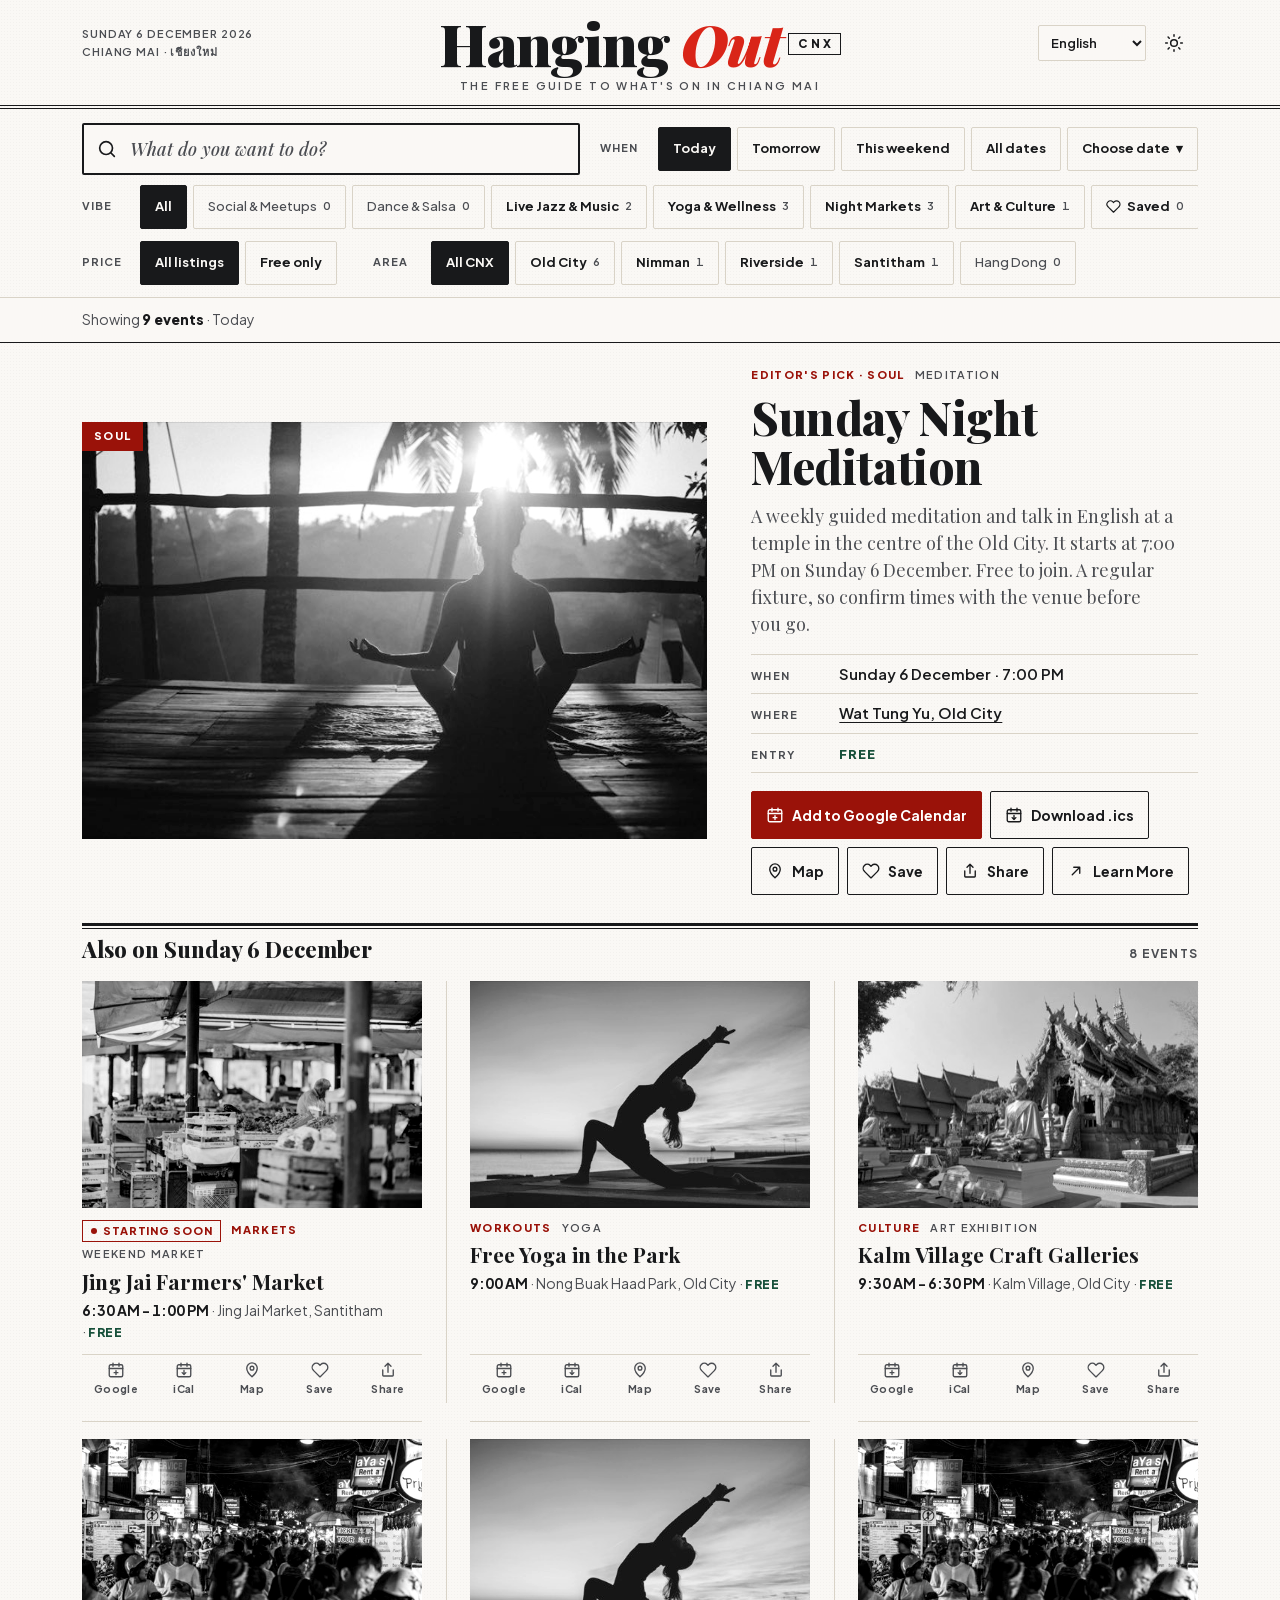
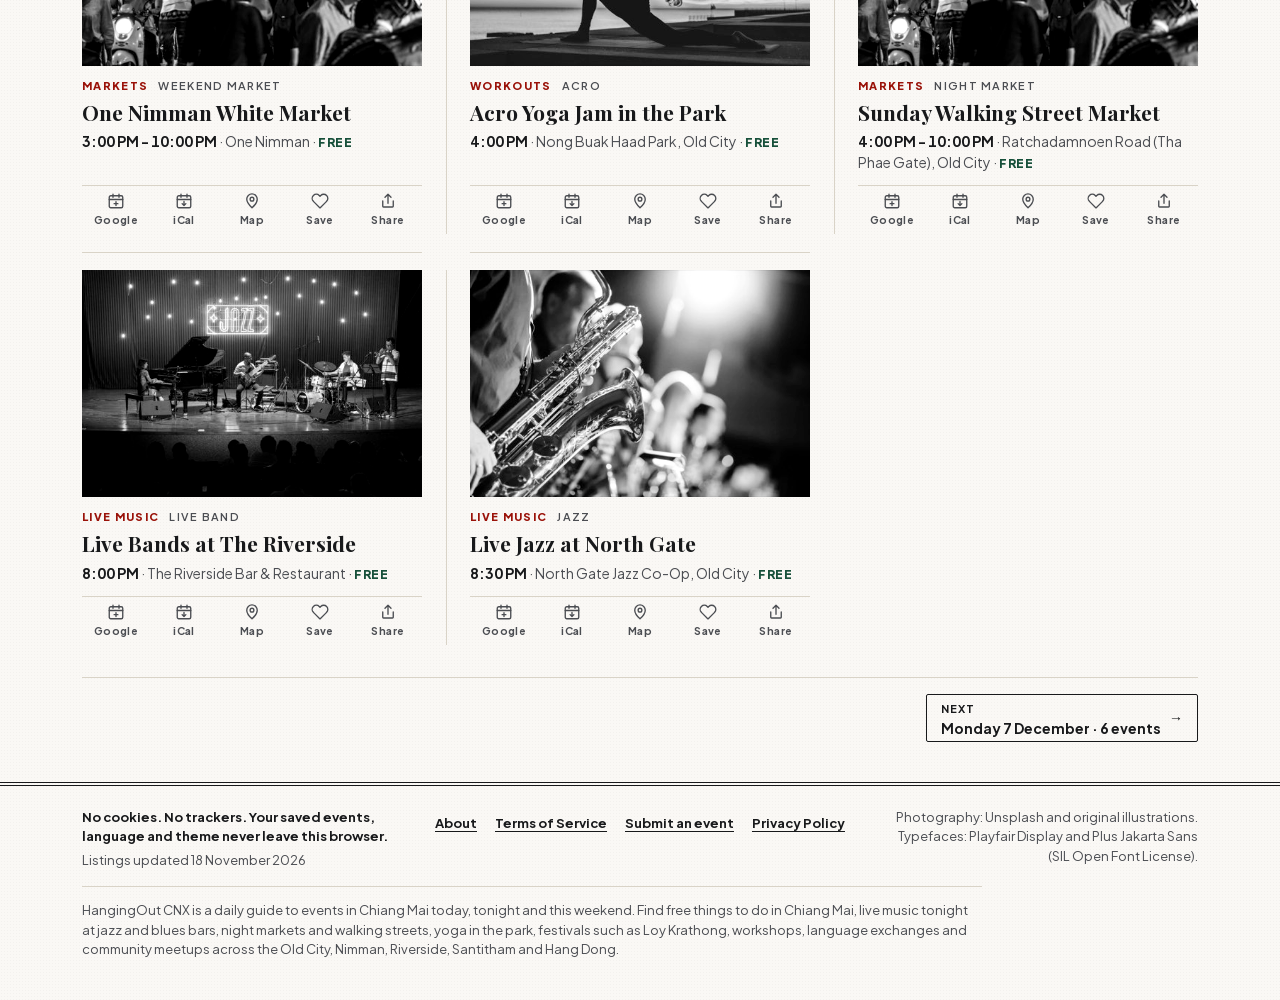
==== commit 6ee2e2a6: "Switch all photography to a black-and-white editorial set - New pictures: saxophone (Live Music defa" ====
--- a/index.html
+++ b/index.html
@@ -39,12 +39,12 @@
     <!-- Self-hosted open fonts (SIL OFL): no third-party font requests -->
     <link rel="preload" href="./assets/fonts/playfair-display-latin.woff2" as="font" type="font/woff2" crossorigin>
     <link rel="preload" href="./assets/fonts/plus-jakarta-sans-latin.woff2" as="font" type="font/woff2" crossorigin>
-    <link rel="stylesheet" href="styles.css?v=30">
-    <script src="boot.js?v=30"></script>
+    <link rel="stylesheet" href="styles.css?v=32">
+    <script src="boot.js?v=32"></script>
     <!-- Deferred: the three files download in parallel while the page parses, then run in order. -->
-    <script defer src="i18n.js?v=30"></script>
-    <script defer src="events.js?v=30"></script>
-    <script defer src="app.js?v=30"></script>
+    <script defer src="i18n.js?v=32"></script>
+    <script defer src="events.js?v=32"></script>
+    <script defer src="app.js?v=32"></script>
 
     <!-- Structured data: WebSite + Place. Event entries are added to <head> by app.js from the live listings. -->
     <script type="application/ld+json">
--- a/styles.css
+++ b/styles.css
@@ -242,7 +242,8 @@
 /* One labelled row of pills; the row scrolls sideways rather than wrapping. */
 .frow { display: flex; align-items: center; gap: 12px; min-width: 0; margin-top: 8px; }
 .frow__label { flex: none; width: 46px; font-size: 11px; font-weight: 700; letter-spacing: 0.1em; text-transform: uppercase; color: var(--ink-2); }
-.frow__pills { display: flex; gap: 6px; min-width: 0; overflow-x: auto; scrollbar-width: none; padding-block: 2px; }
+/* min-height reserves the row before the pills are drawn, so nothing below shifts (CLS). */
+.frow__pills { display: flex; gap: 6px; min-width: 0; min-height: 48px; overflow-x: auto; scrollbar-width: none; padding-block: 2px; }
 .frow__pills::-webkit-scrollbar { display: none; }
 .frow-pair { display: flex; gap: 8px 36px; flex-wrap: wrap; }
 .frow-pair .frow { flex: 0 1 auto; }
@@ -371,7 +372,9 @@
 .free { color: var(--free); font-weight: 800; letter-spacing: 0.06em; text-transform: uppercase; font-size: 0.85em; }
 
 .media { position: relative; display: block; overflow: hidden; background: var(--paper-tint); }
-.media img { width: 100%; height: 100%; object-fit: cover; transition: transform 0.5s ease; }
+/* The picture files are already black and white; the filter deepens the contrast and
+   guarantees the same editorial tone for any picture added later. */
+.media img { width: 100%; height: 100%; object-fit: cover; filter: grayscale(1) contrast(1.08); transition: transform 0.5s ease; }
 a.media:hover img { transform: scale(1.03); }
 
 /* ---- Cover story -------------------------------------------------------- */
@@ -601,6 +604,7 @@
   .frow, .discover__top .frow { margin-top: 6px; margin-inline: calc(var(--gutter) * -1); }
   .frow__pills { padding-inline: var(--gutter); scroll-snap-type: x proximity; }
   .pill { min-height: 48px; scroll-snap-align: start; }
+  .frow__pills { min-height: 52px; }
   .frow-pair { gap: 0; display: block; }
 
   /* Vibe, price and area fold away behind one button so results stay near the top. */
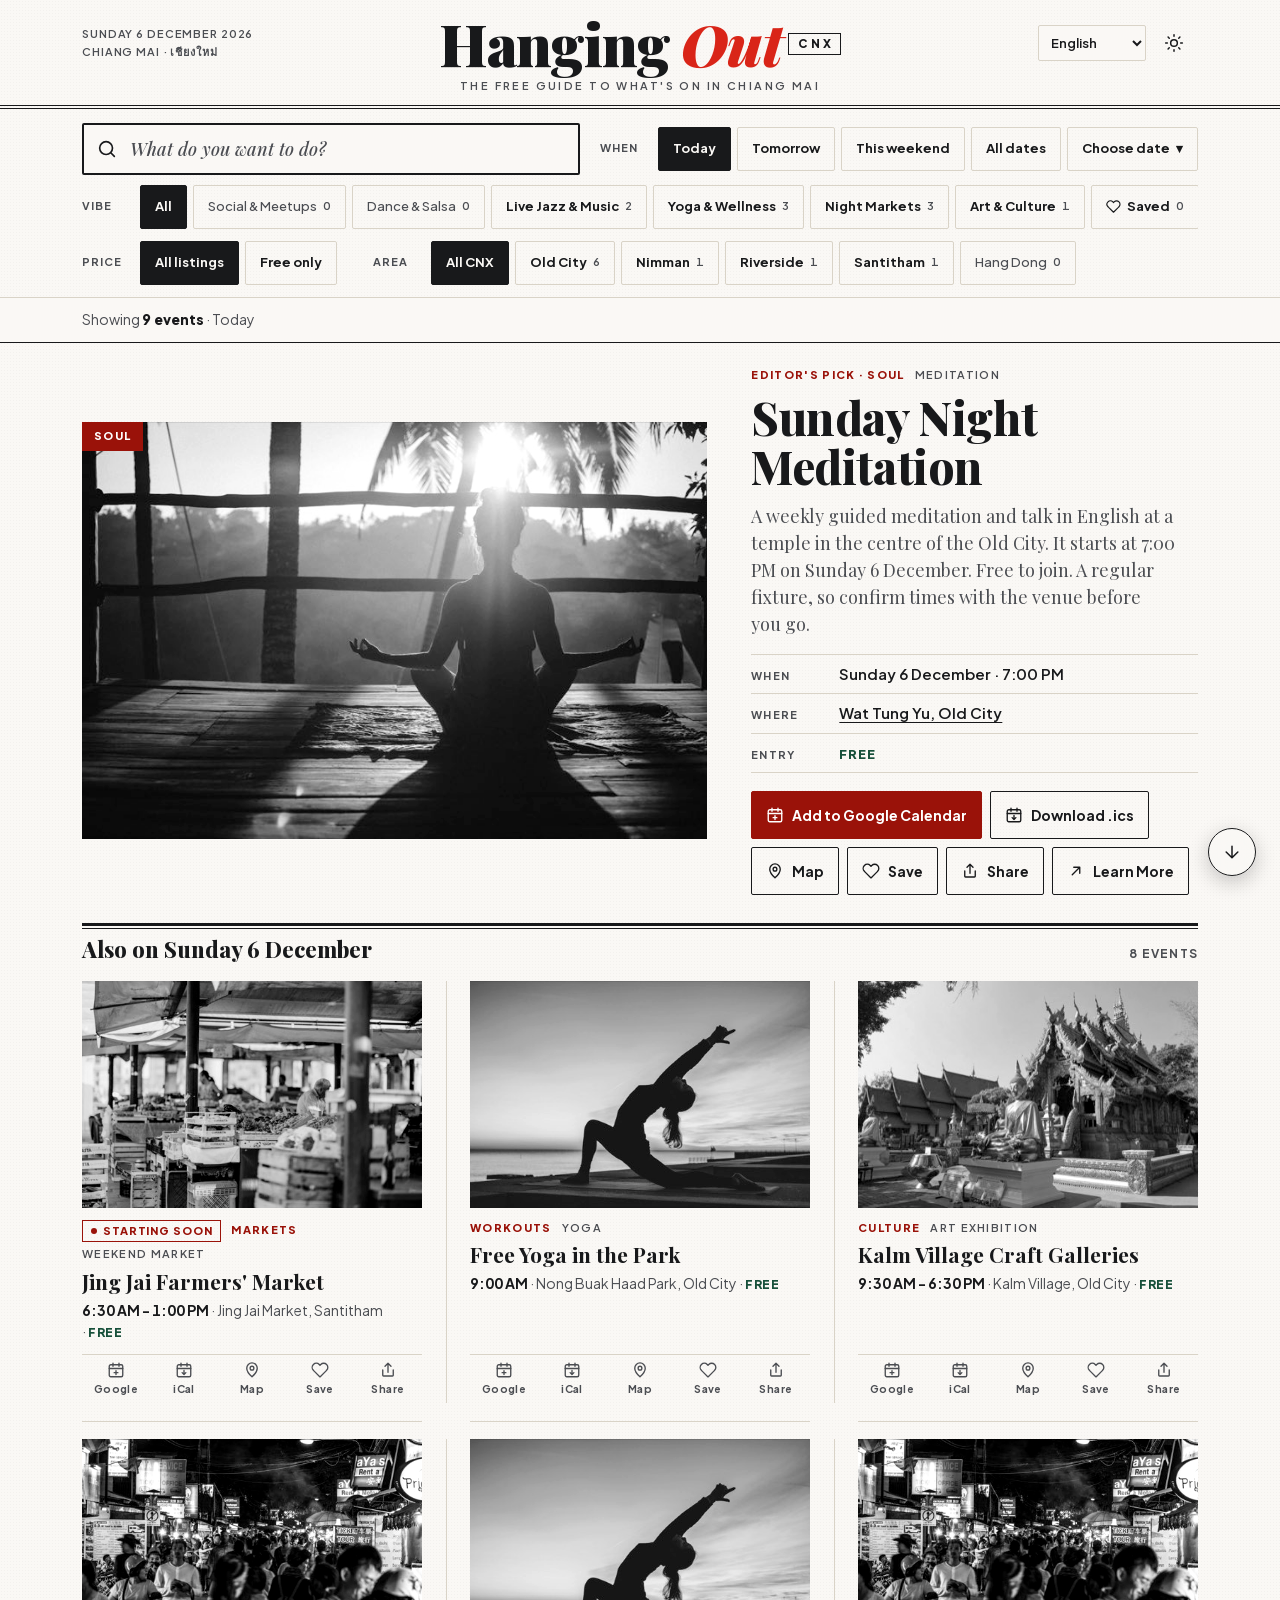
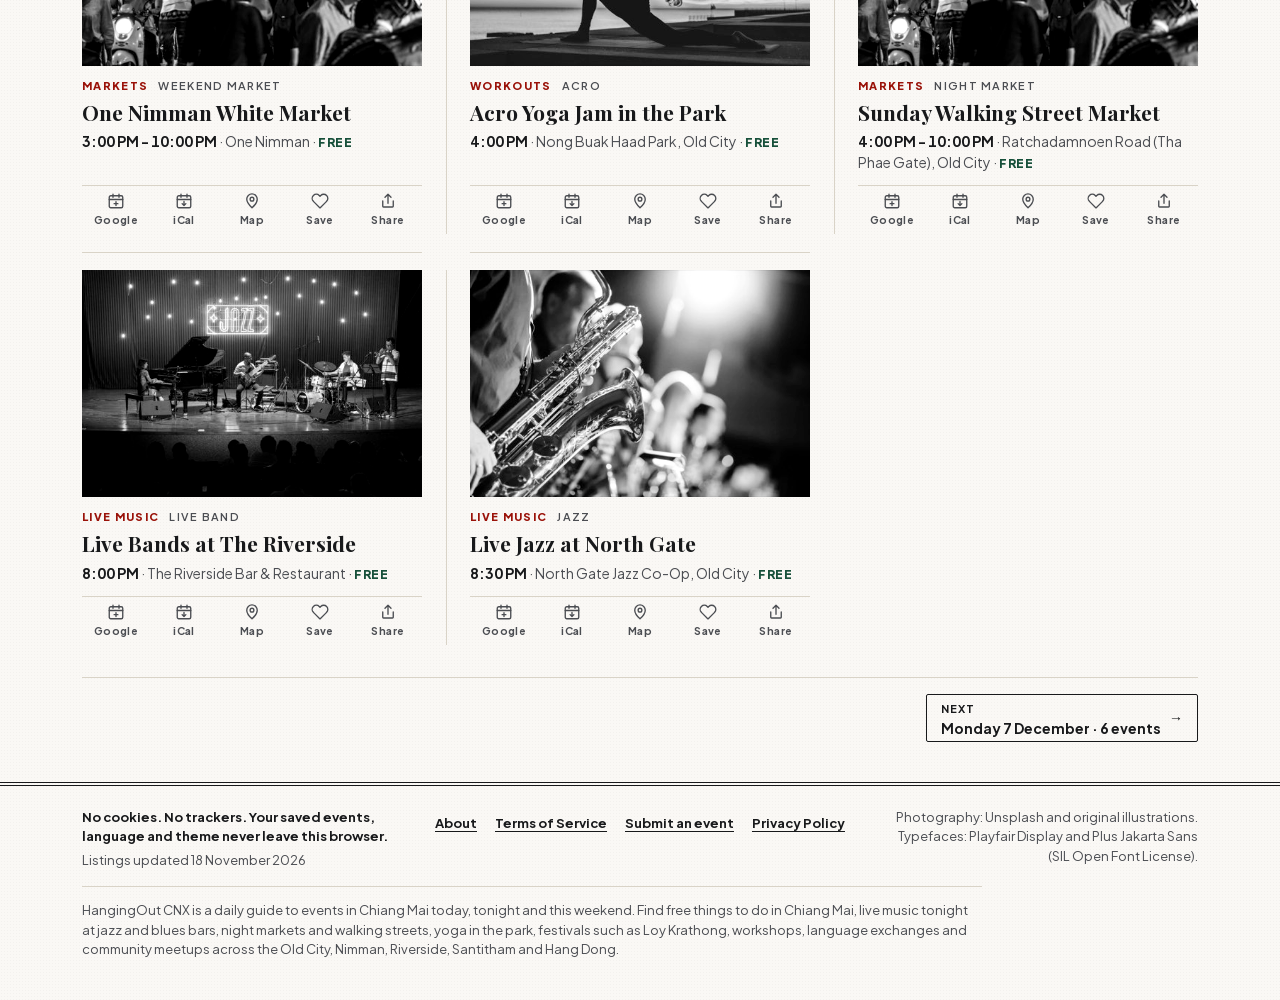
==== commit 1ca2ca6c: "Show the jump dock on every screen size The back-to-top and next-section buttons were limited to scr" ====
--- a/index.html
+++ b/index.html
@@ -39,12 +39,12 @@
     <!-- Self-hosted open fonts (SIL OFL): no third-party font requests -->
     <link rel="preload" href="./assets/fonts/playfair-display-latin.woff2" as="font" type="font/woff2" crossorigin>
     <link rel="preload" href="./assets/fonts/plus-jakarta-sans-latin.woff2" as="font" type="font/woff2" crossorigin>
-    <link rel="stylesheet" href="styles.css?v=32">
-    <script src="boot.js?v=32"></script>
+    <link rel="stylesheet" href="styles.css?v=33">
+    <script src="boot.js?v=33"></script>
     <!-- Deferred: the three files download in parallel while the page parses, then run in order. -->
-    <script defer src="i18n.js?v=32"></script>
-    <script defer src="events.js?v=32"></script>
-    <script defer src="app.js?v=32"></script>
+    <script defer src="i18n.js?v=33"></script>
+    <script defer src="events.js?v=33"></script>
+    <script defer src="app.js?v=33"></script>
 
     <!-- Structured data: WebSite + Place. Event entries are added to <head> by app.js from the live listings. -->
     <script type="application/ld+json">
@@ -222,12 +222,12 @@
         </div>
     </dialog>
 
-    <!-- JUMP DOCK (phones): back to top, and on to the next section -->
+    <!-- JUMP DOCK (every screen size): back to top, and on to the next section -->
     <div class="dock" id="dock">
-        <button type="button" class="dock__btn" id="dock-up" data-i18n-aria="back_to_top" aria-label="Back to top" hidden>
+        <button type="button" class="dock__btn is-off" id="dock-up" data-i18n-aria="back_to_top" aria-label="Back to top" title="Back to top">
             <svg class="icon" viewBox="0 0 24 24" aria-hidden="true"><path d="M12 19V5M5 12l7-7 7 7"/></svg>
         </button>
-        <button type="button" class="dock__btn" id="dock-down" data-i18n-aria="next_section" aria-label="Next section" hidden>
+        <button type="button" class="dock__btn is-off" id="dock-down" data-i18n-aria="next_section" aria-label="Next section" title="Next section">
             <svg class="icon" viewBox="0 0 24 24" aria-hidden="true"><path d="M12 5v14M5 12l7 7 7-7"/></svg>
         </button>
     </div>
--- a/styles.css
+++ b/styles.css
@@ -283,8 +283,25 @@
 .results__sep { color: var(--ink-2); }
 .results__clear { flex: none; min-height: 44px; font-size: 13px; color: var(--accent-ink); }
 
-/* ---- Jump dock (phones) -------------------------------------------------- */
-.dock { display: none; }
+/* ---- Jump dock: back to top / next section, on every screen size --------- */
+.dock {
+  position: fixed; right: 24px; bottom: 24px; z-index: 9999;
+  display: flex; flex-direction: column; gap: 8px;
+}
+.dock__btn {
+  display: grid; place-items: center; width: 48px; height: 48px; border-radius: 50%;
+  color: var(--ink); border: 1.5px solid var(--ink);
+  /* Frosted paper: mostly opaque so the arrow stays legible over photographs. */
+  background: color-mix(in srgb, var(--paper) 86%, transparent);
+  -webkit-backdrop-filter: blur(10px) saturate(1.2); backdrop-filter: blur(10px) saturate(1.2);
+  box-shadow: 0 6px 20px rgba(16, 17, 20, 0.22);
+  transition: opacity 0.25s ease, transform 0.25s ease, visibility 0.25s, background-color 0.15s, color 0.15s;
+}
+.dock__btn:hover { background: var(--ink); color: var(--paper); }
+.dock__btn:active { transform: translateY(1px); }
+/* Faded out rather than removed, so the buttons ease in and out as the page scrolls. */
+.dock__btn.is-off { opacity: 0; visibility: hidden; transform: translateY(10px); pointer-events: none; }
+.footer { padding-bottom: 96px; }               /* room for the dock at the end of the page */
 
 /* ---- Day strip ---------------------------------------------------------- */
 .daystrip { margin-top: 8px; border: 1px solid var(--ink); }
@@ -622,17 +639,7 @@
   .lang-select, .footer__links .text-link, .sheet__report .text-link, .results__clear { min-height: 48px; }
   .footer__links .text-link, .sheet__report .text-link { display: inline-flex; align-items: center; }
 
-  .dock {
-    position: fixed; right: 12px; bottom: 16px; z-index: 60;
-    display: flex; flex-direction: column; gap: 8px;
-  }
-  .dock__btn {
-    display: grid; place-items: center; width: 48px; height: 48px; border-radius: 50%;
-    color: var(--paper); background: var(--ink); border: 1px solid var(--paper);
-    box-shadow: 0 6px 18px rgba(16, 17, 20, 0.35);
-  }
-  .dock__btn:active { transform: translateY(1px); }
-  .footer { padding-bottom: 96px; }                          /* room for the dock */
+  .dock { right: 12px; bottom: 16px; }
 
   .daystrip__nav { width: 40px; }
   .daystrip__row { padding-inline: 0; }
